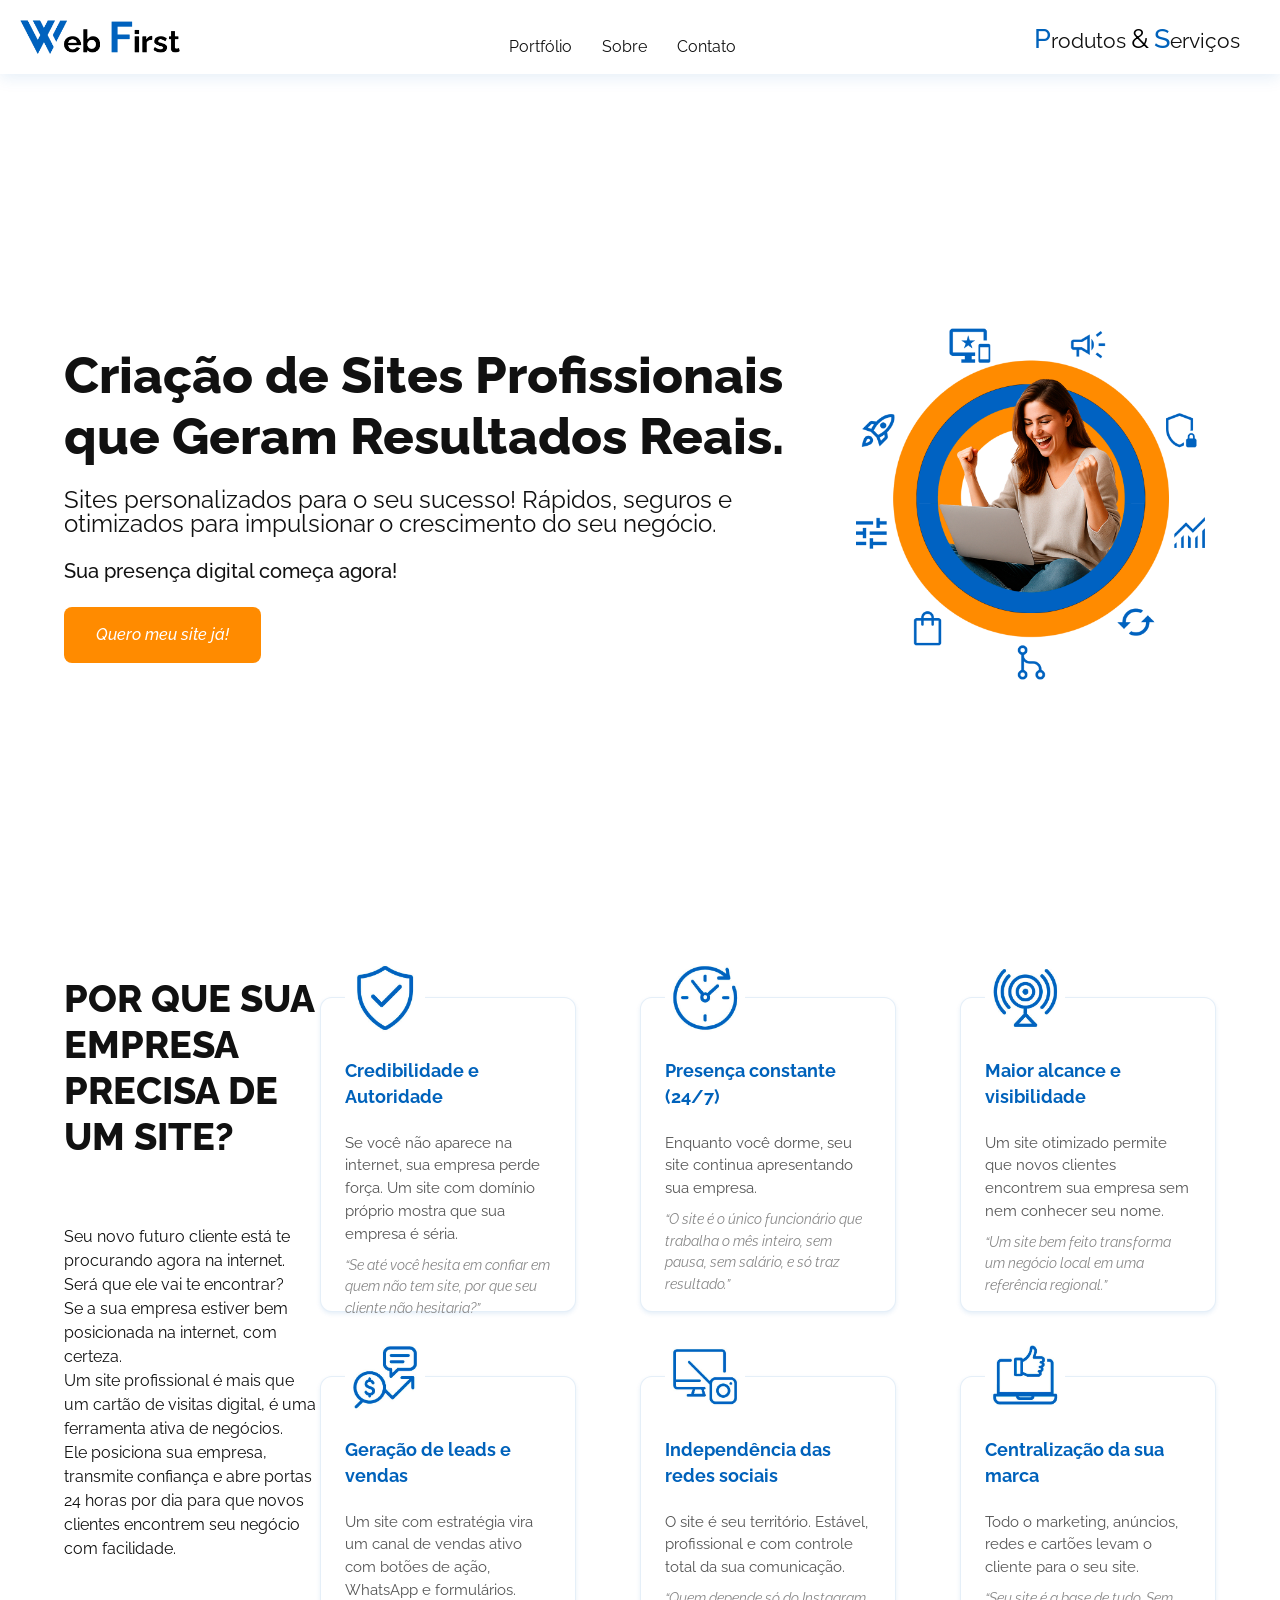
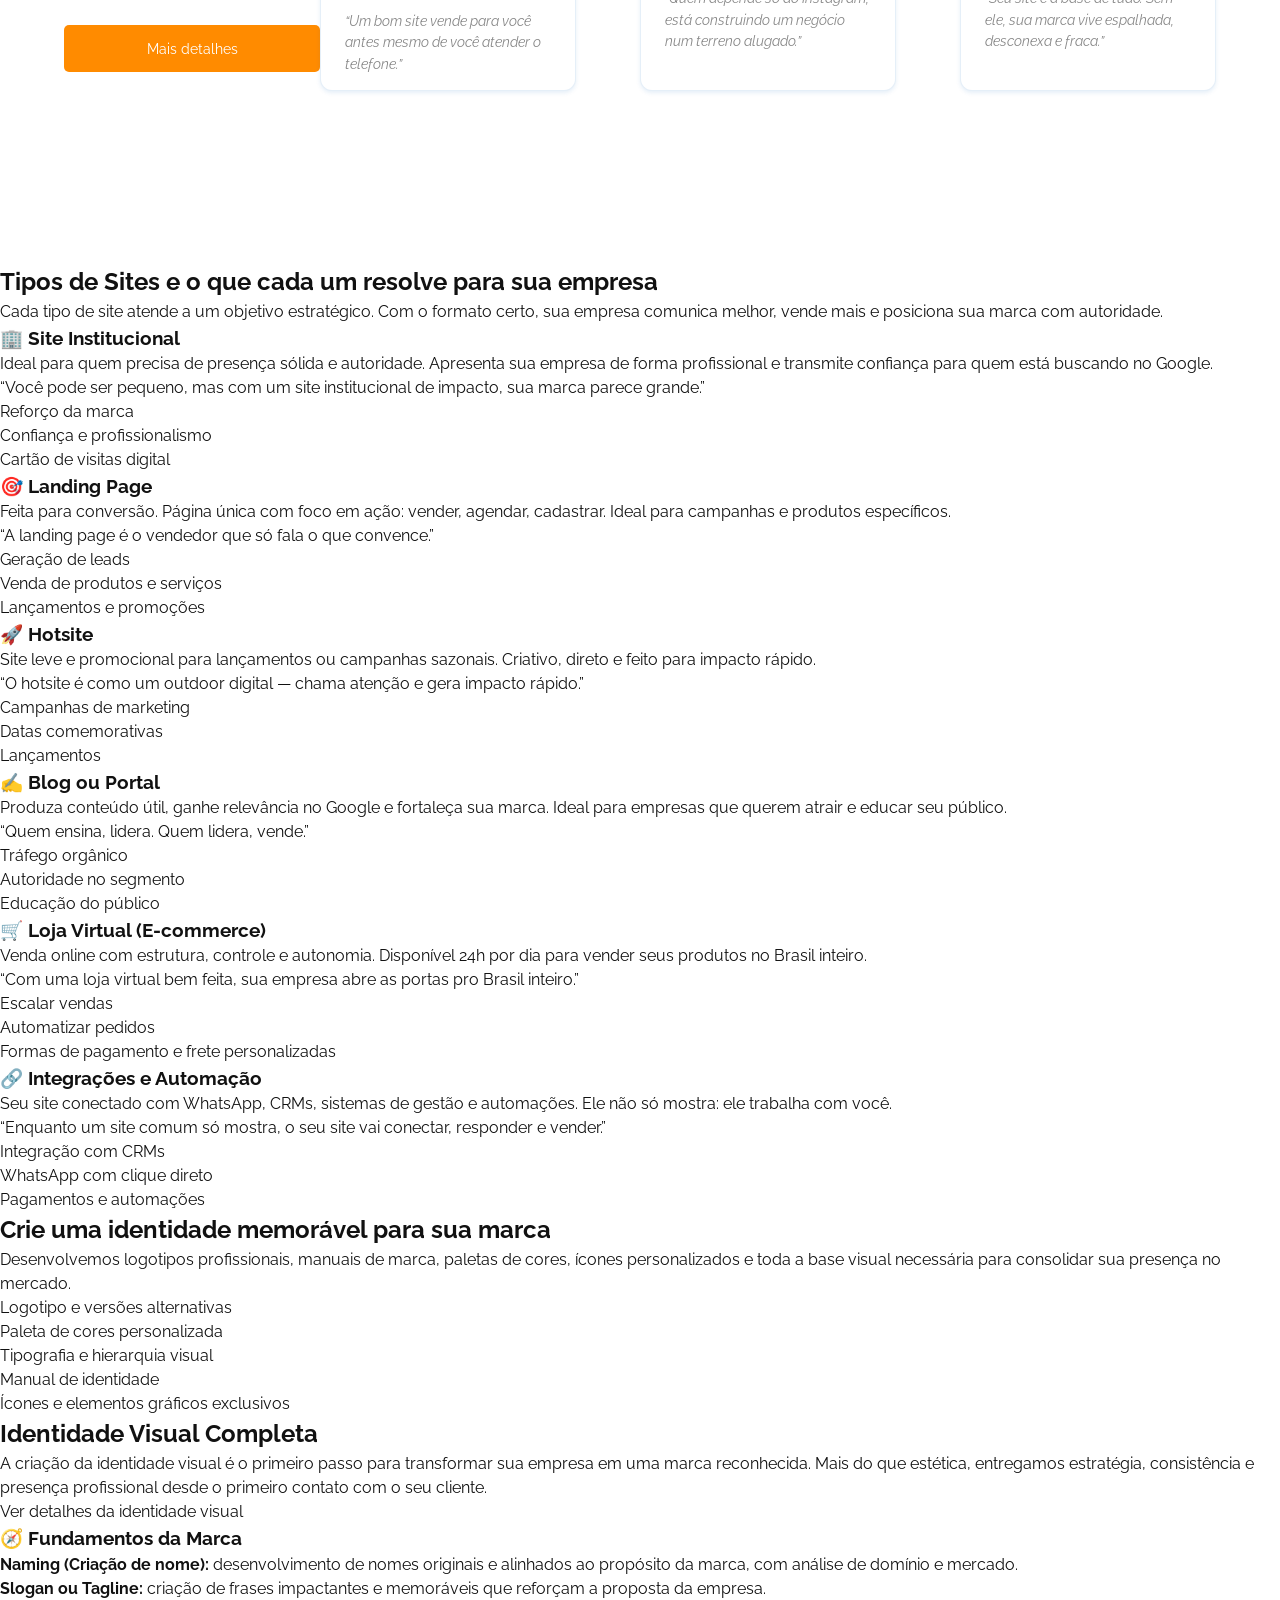
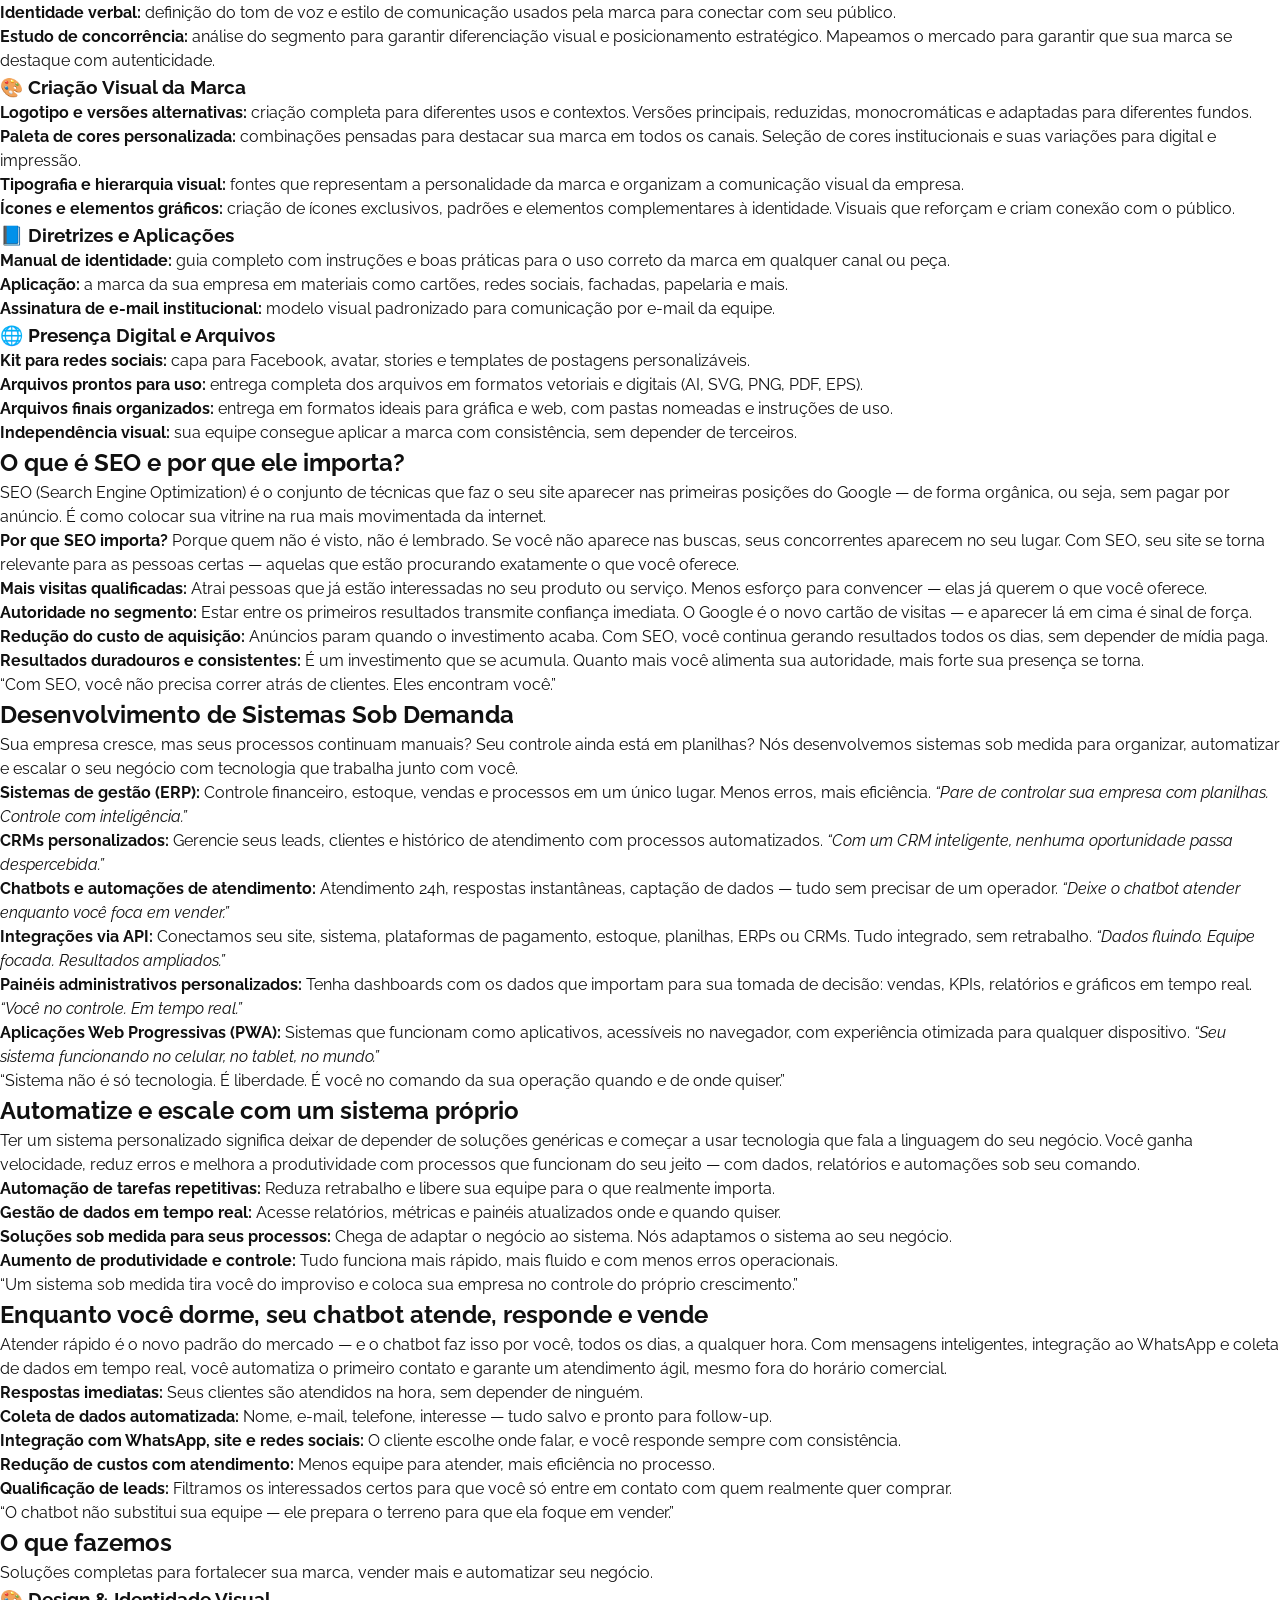
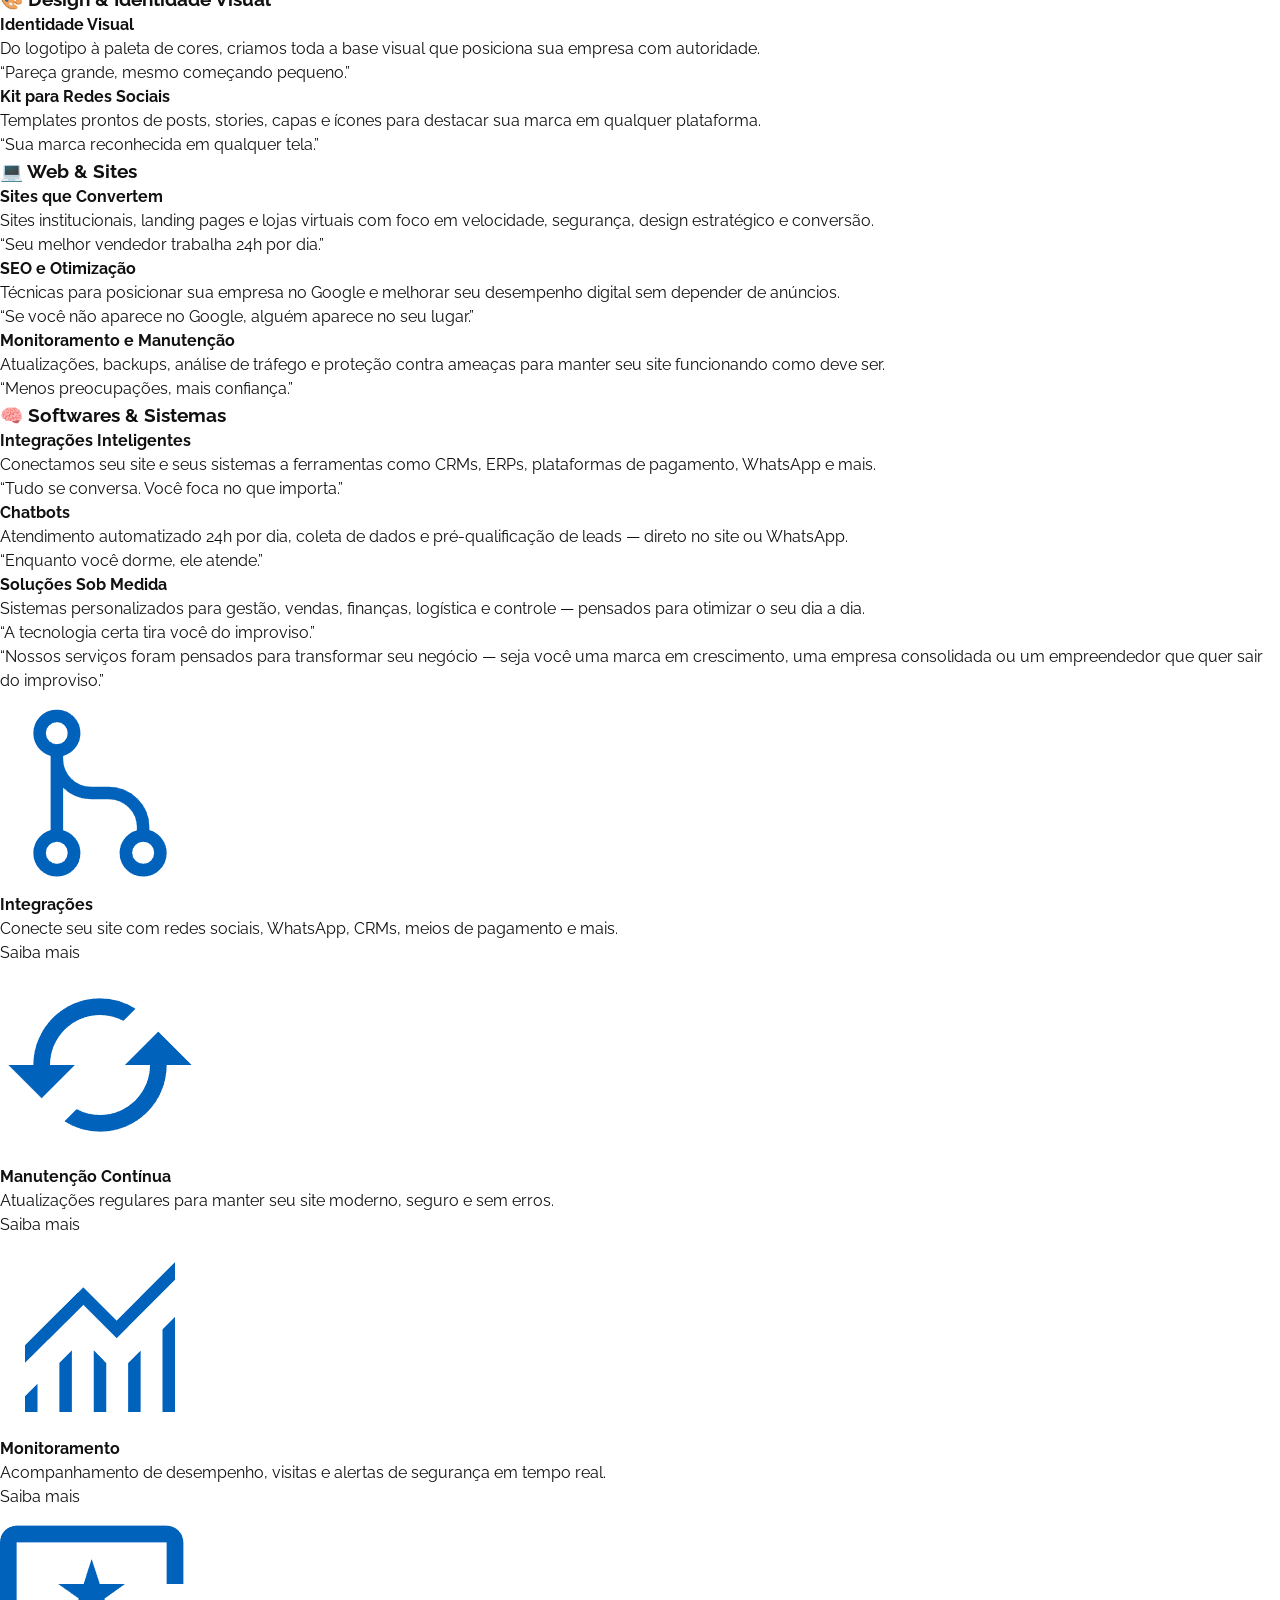
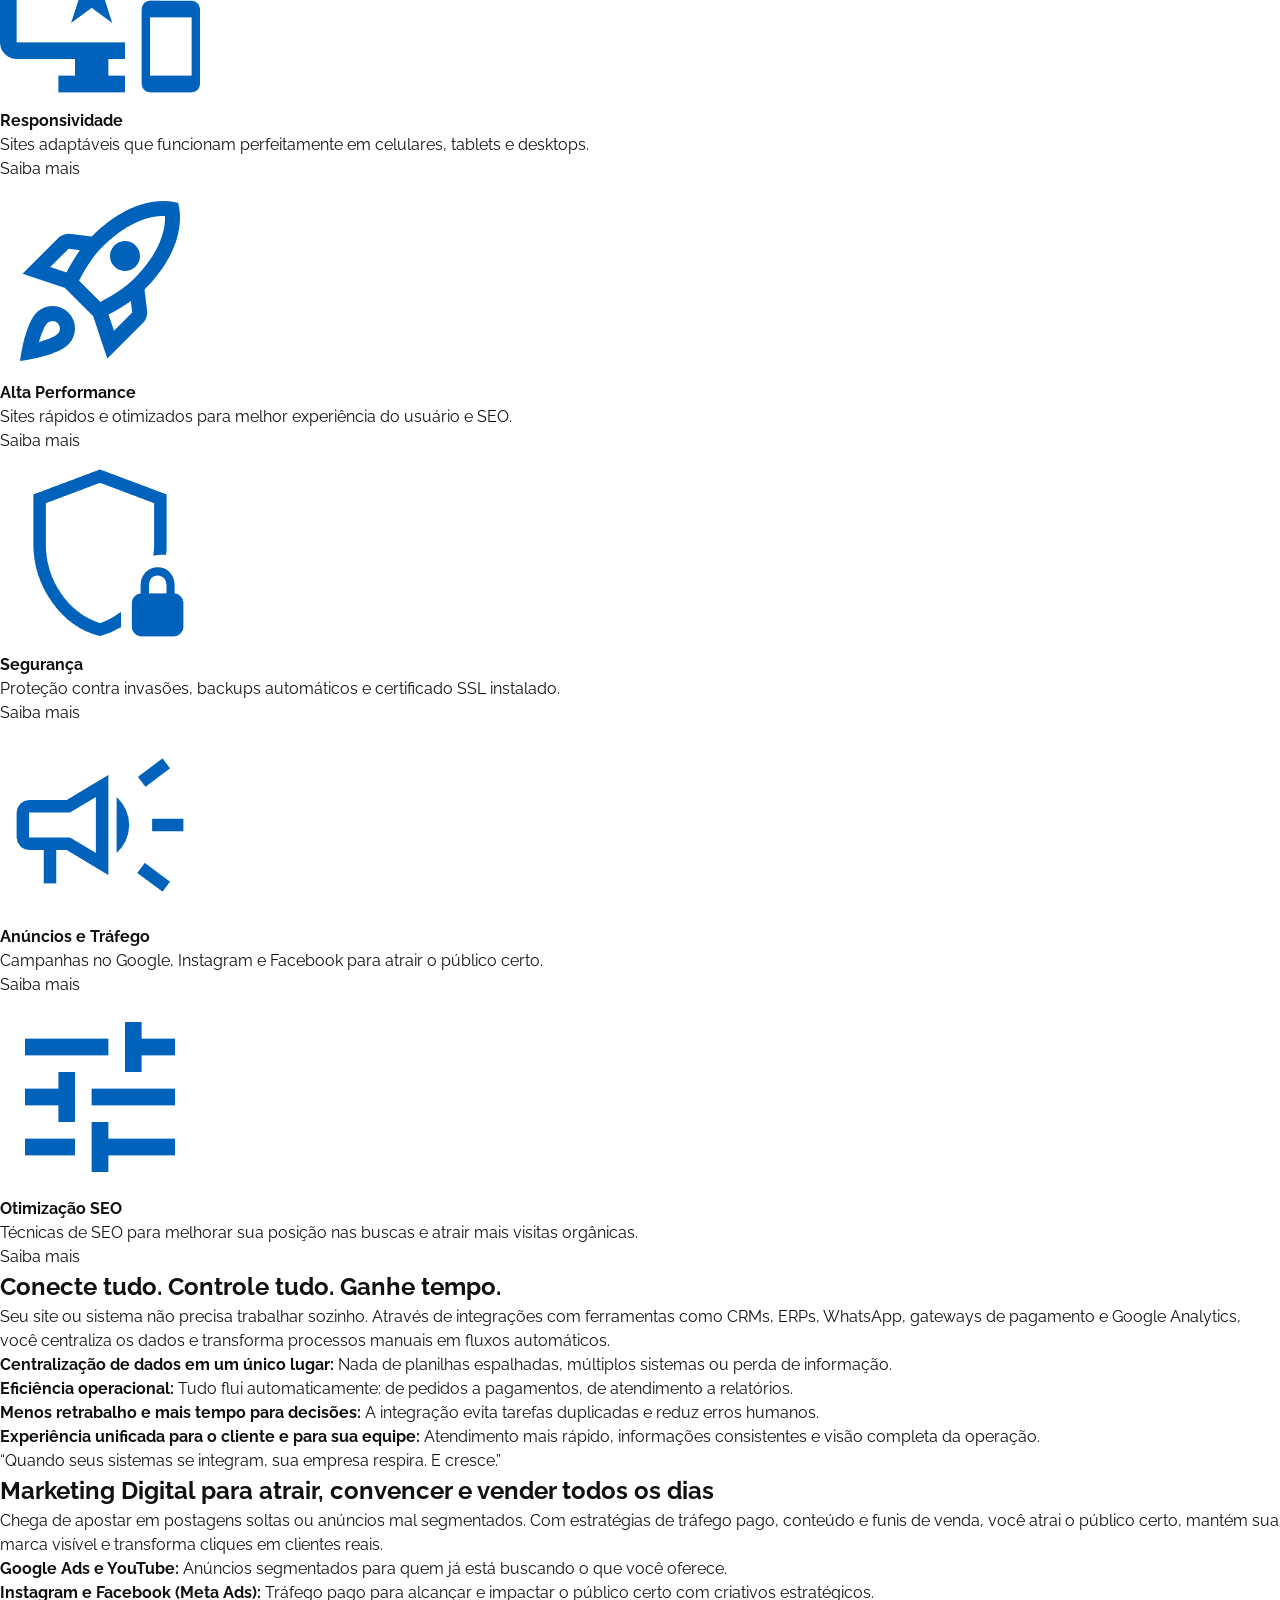
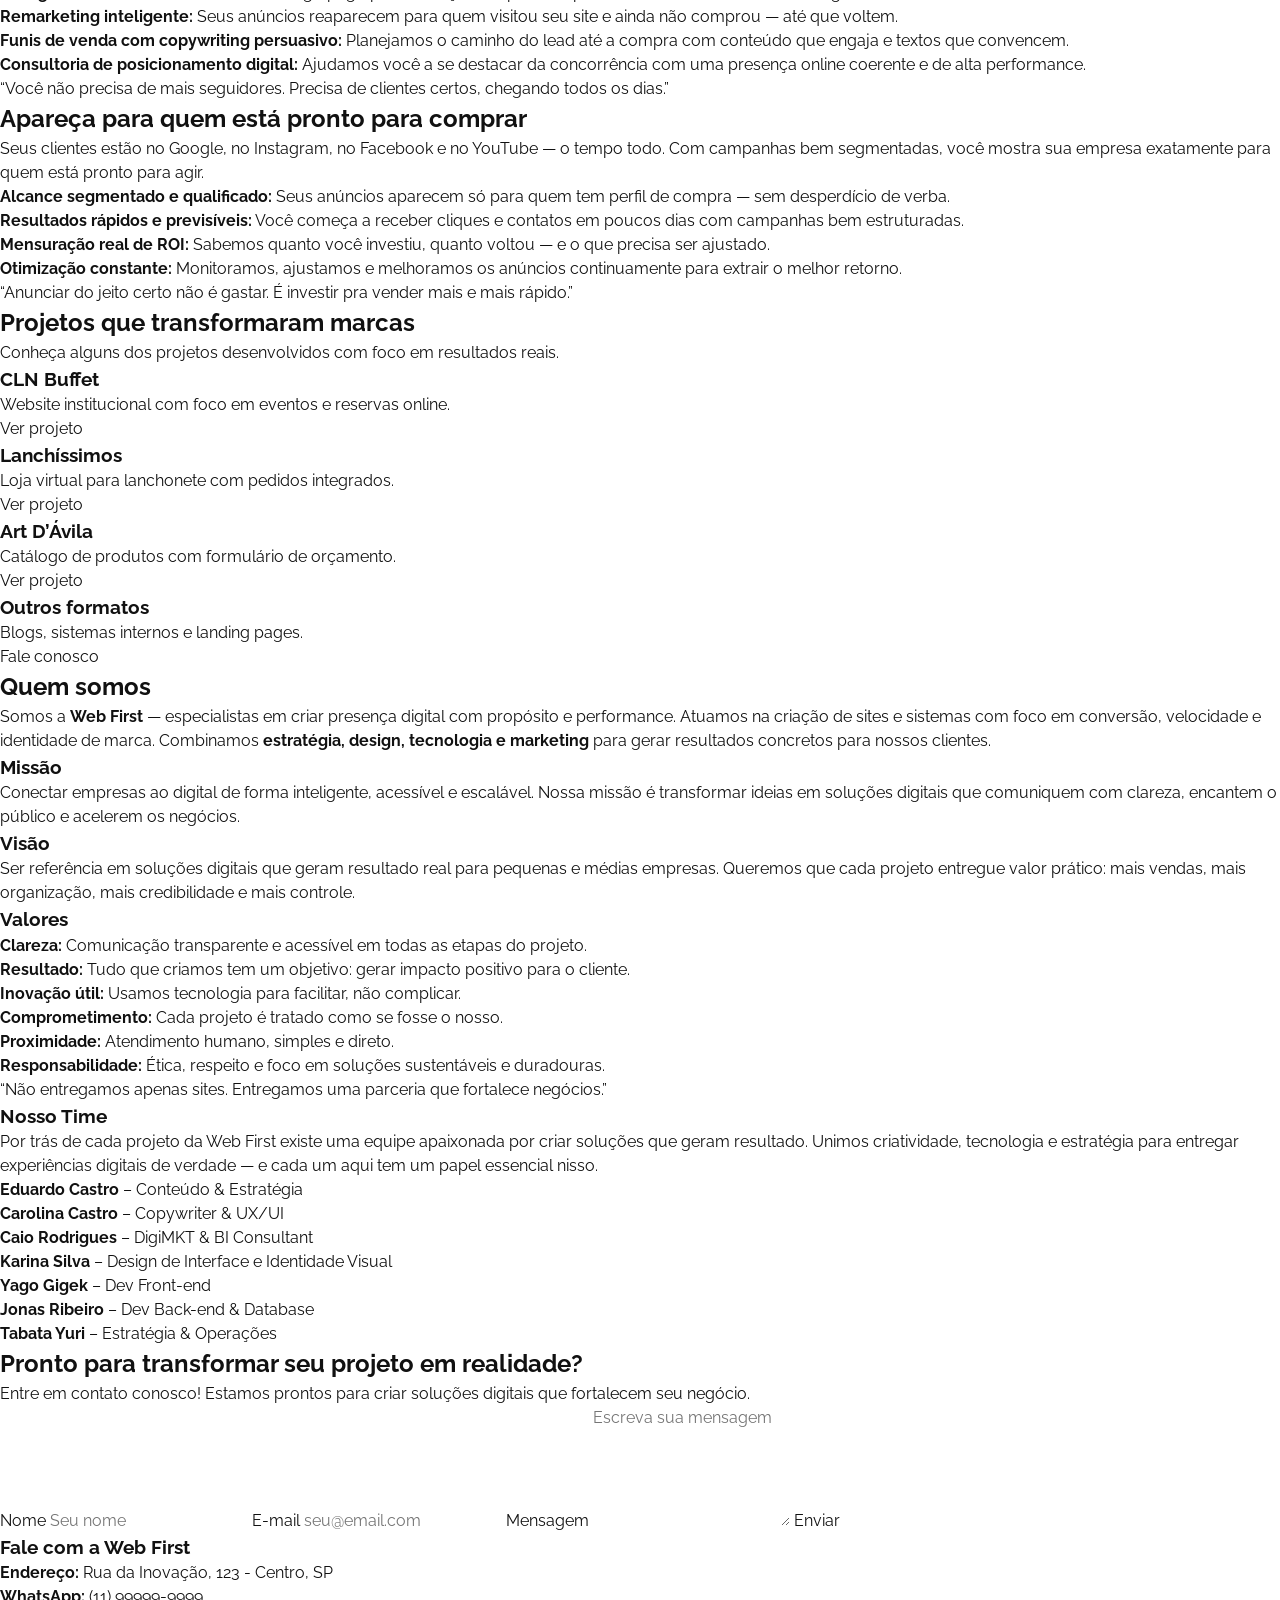
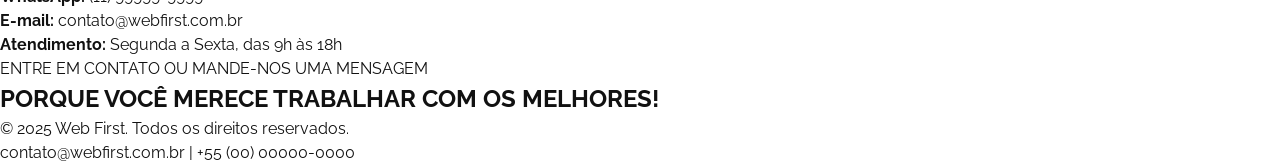
==== index.html @ 91e9fd71 "primeiro commit webfirst" ====
<!DOCTYPE html>
<html lang="pt-BR">
  <head>
    <meta charset="UTF-8" />
    <meta
      name="viewport"
      content="width=device-width, initial-scale=1.0, viewport-fit=cover"
    />
    <title>Web First | Criação de Sites, Sistemas e Identidade Visual</title>

    <!-- Performance: pré-conexão com Google Fonts -->
    <link rel="preconnect" href="https://fonts.googleapis.com" />
    <link rel="preconnect" href="https://fonts.gstatic.com" crossorigin />
    <link
      href="https://fonts.googleapis.com/css2?family=Raleway:ital,wght@0,100..900;1,100..900&display=swap"
      rel="stylesheet"
    />

    <meta
      name="description"
      content="Desenvolvimento de sites, sistemas e identidade visual para empresas. A Web First transforma sua presença digital com soluções modernas e personalizadas."
    />
    <meta
      name="keywords"
      content="criação de sites, landing pages, loja virtual, desenvolvimento web, marketing digital, identidade visual, SEO, sistemas sob demanda"
    />
    <meta name="author" content="Web First" />

    <meta
      property="og:title"
      content="Web First - Soluções Digitais que Geram Resultados"
    />
    <meta
      property="og:description"
      content="Criação de sites, sistemas e identidade visual com foco em resultados. Solicite seu orçamento!"
    />
    <meta
      property="og:image"
      content="https://www.seusite.com.br/assets/heroimg.png"
    />
    <meta property="og:url" content="https://www.webfirst.com.br/" />
    <meta property="og:type" content="website" />

    <meta name="twitter:card" content="summary_large_image" />
    <meta
      name="twitter:title"
      content="Web First - Criação de Sites e Sistemas"
    />
    <meta
      name="twitter:description"
      content="Transformamos sua presença digital com soluções modernas e personalizadas."
    />
    <meta
      name="twitter:image"
      content="https://www.webfirst.com.br/assets/heroimg.png"
    />

    <link rel="canonical" href="https://www.webfirst.com.br/" />
    <link rel="icon" href="assets/favicon.ico" type="image/x-icon" />
    <link rel="stylesheet" href="/css/global.css" />

    <script type="application/ld+json">
      {
        "@context": "https://schema.org",
        "@type": "Organization",
        "name": "Web First",
        "url": "https://www.webfirst.com.br",
        "logo": "https://www.webfirst.com.br/assets/logotrans.avif",
        "sameAs": [
          "https://www.instagram.com/webfirst",
          "https://www.facebook.com/webfirst"
        ],
        "contactPoint": {
          "@type": "ContactPoint",
          "telephone": "+55-11-97420-5955",
          "contactType": "customer service",
          "areaServed": "BR",
          "availableLanguage": ["Portuguese"]
        }
      }
    </script>
  </head>

  <body>
    <header class="headerFull" role="banner">
      <div class="header">
        <div class="logo">
          <a href="#home" aria-label="Voltar para o início">
            <img src="assets/logotrans.avif" alt="Logotipo da Web First" />
          </a>
        </div>
        <nav class="nav" role="navigation" aria-label="Menu principal">
          <a href="#portfolio">Portfólio</a>
          <a href="#sobre">Sobre</a>
          <a href="#contato">Contato</a>
        </nav>
        <button class="menu-toggle" id="menu-toggle" aria-label="Abrir menu">
          <span class="line"></span>
          <span class="line"></span>
          <span class="line"></span>
        </button>
        <div class="prodserv">
          <a href="prodserv"
            ><span class="blue">P</span>rodutos <span class="orange">&</span>
            <span class="blue">S</span>erviços</a
          >
        </div>
      </div>
    </header>

    <a
      href="https://wa.me/5500000000000"
      class="whatsapp-float"
      target="_blank"
      rel="noopener"
      aria-label="Fale conosco pelo WhatsApp"
      title="Fale conosco pelo WhatsApp"
    >
      <img src="assets/whatsapp-icon.svg" alt="WhatsApp" loading="lazy" />
    </a>

    <main id="main-content" tabindex="-1">
      <section class="hero" role="region" aria-label="Seção principal">
        <div class="heroContent">
          <h1>
            <span class="cell">Criação de</span> Sites Profissionais
            <span class="cell">que Geram</span> Resultados Reais.
          </h1>
          <p>
            Sites personalizados para o seu sucesso! Rápidos, seguros e
            otimizados para impulsionar o crescimento do seu negócio.
          </p>
          <h2 class="slogan">Sua presença digital começa agora!</h2>
          <a href="#servicos" class="cta-button">Quero meu site já!</a>
        </div>
        <div class="heroComplement" aria-hidden="true">
          <div class="circle">
            <img
              src="assets/heroimg.png"
              alt="Ilustração de cliente satisfeito com site"
              loading="lazy"
            />
          </div>
        </div>
      </section>

      <section class="porque-site">
        <div class="intro">
          <h2>Por que sua empresa precisa de um site?</h2>
          <p>
            Seu novo futuro cliente está te procurando agora na internet. Será que ele vai 
            te encontrar?<br/> Se a sua empresa estiver bem posicionada na internet, com certeza.<br/>
            Um site profissional é mais que um cartão de visitas
            digital, é uma ferramenta ativa de negócios.<br/> Ele posiciona sua
            empresa, transmite confiança e abre portas 24 horas por dia para que 
            novos clientes encontrem seu negócio com facilidade.
          </p>
          <a href="#" class="btn">Mais detalhes</a>
        </div>
        <div class="container">
          <div class="cards">
            <div class="card">
              <img src="/assets/icons/cred.jpg" alt="Ícone 1" />
              <h3>Credibilidade e Autoridade</h3>
              <p>
                Se você não aparece na internet, sua empresa perde força. Um site
                com domínio próprio mostra que sua empresa é séria.
                <em
                  >“Se até você hesita em confiar em quem não tem site, por que
                  seu cliente não hesitaria?”</em
                >
              </p>
            </div>

            <div class="card">
              <img src="/assets/icons/horas.jpg" alt="Ícone 2" />
              <h3>Presença constante (24/7)</h3>
              <p>
                Enquanto você dorme, seu site continua apresentando sua empresa.
                <em
                  >“O site é o único funcionário que trabalha o mês inteiro, sem
                  pausa, sem salário, e só traz resultado.”</em
                >
              </p>
            </div>

            <div class="card">
              <img src="/assets/icons/alcance.jpg" alt="Ícone 3" />
              <h3>Maior alcance e visibilidade</h3>
              <p>
                Um site otimizado permite que novos clientes encontrem sua
                empresa sem nem conhecer seu nome.
                <em
                  >“Um site bem feito transforma um negócio local em uma
                  referência regional.”</em
                >
              </p>
            </div>

            <div class="card">
              <img src="/assets/icons/leads.jpg" alt="Ícone 4" />
              <h3>Geração de leads e vendas</h3>
              <p>
                Um site com estratégia vira um canal de vendas ativo com botões
                de ação, WhatsApp e formulários.
                <em
                  >“Um bom site vende para você antes mesmo de você atender o
                  telefone.”</em
                >
              </p>
            </div>

            <div class="card">
              <img src="/assets/icons/rede.jpg" alt="Ícone 5" />
              <h3>Independência das redes sociais</h3>
              <p>
                O site é seu território. Estável, profissional e com controle
                total da sua comunicação.
                <em
                  >“Quem depende só do Instagram, está construindo um negócio
                  num terreno alugado.”</em
                >
              </p>
            </div>

            <div class="card">
              <img src="/assets/icons/siteok.jpg" alt="Ícone 6" />
              <h3>Centralização da sua marca</h3>
              <p>
                Todo o marketing, anúncios, redes e cartões levam o cliente para o seu
                site.
                <em
                  >“Seu site é a base de tudo. Sem ele, sua marca vive
                  espalhada, desconexa e fraca.”</em
                >
              </p>
            </div>
          </div>
         
        </div>
         
      </section>

      <section id="tipos-de-site" class="secao-info">
        <h2>Tipos de Sites e o que cada um resolve para sua empresa</h2>
        <p>
          Cada tipo de site atende a um objetivo estratégico. Com o formato
          certo, sua empresa comunica melhor, vende mais e posiciona sua marca
          com autoridade.
        </p>

        <div class="cards-tipos-site">
          <div class="card-site">
            <h3>🏢 Site Institucional</h3>
            <p>
              Ideal para quem precisa de presença sólida e autoridade. Apresenta
              sua empresa de forma profissional e transmite confiança para quem
              está buscando no Google.
            </p>
            <p class="frase-impacto">
              “Você pode ser pequeno, mas com um site institucional de impacto,
              sua marca parece grande.”
            </p>
            <ul>
              <li>Reforço da marca</li>
              <li>Confiança e profissionalismo</li>
              <li>Cartão de visitas digital</li>
            </ul>
          </div>

          <div class="card-site">
            <h3>🎯 Landing Page</h3>
            <p>
              Feita para conversão. Página única com foco em ação: vender,
              agendar, cadastrar. Ideal para campanhas e produtos específicos.
            </p>
            <p class="frase-impacto">
              “A landing page é o vendedor que só fala o que convence.”
            </p>
            <ul>
              <li>Geração de leads</li>
              <li>Venda de produtos e serviços</li>
              <li>Lançamentos e promoções</li>
            </ul>
          </div>

          <div class="card-site">
            <h3>🚀 Hotsite</h3>
            <p>
              Site leve e promocional para lançamentos ou campanhas sazonais.
              Criativo, direto e feito para impacto rápido.
            </p>
            <p class="frase-impacto">
              “O hotsite é como um outdoor digital — chama atenção e gera
              impacto rápido.”
            </p>
            <ul>
              <li>Campanhas de marketing</li>
              <li>Datas comemorativas</li>
              <li>Lançamentos</li>
            </ul>
          </div>

          <div class="card-site">
            <h3>✍️ Blog ou Portal</h3>
            <p>
              Produza conteúdo útil, ganhe relevância no Google e fortaleça sua
              marca. Ideal para empresas que querem atrair e educar seu público.
            </p>
            <p class="frase-impacto">
              “Quem ensina, lidera. Quem lidera, vende.”
            </p>
            <ul>
              <li>Tráfego orgânico</li>
              <li>Autoridade no segmento</li>
              <li>Educação do público</li>
            </ul>
          </div>

          <div class="card-site">
            <h3>🛒 Loja Virtual (E-commerce)</h3>
            <p>
              Venda online com estrutura, controle e autonomia. Disponível 24h
              por dia para vender seus produtos no Brasil inteiro.
            </p>
            <p class="frase-impacto">
              “Com uma loja virtual bem feita, sua empresa abre as portas pro
              Brasil inteiro.”
            </p>
            <ul>
              <li>Escalar vendas</li>
              <li>Automatizar pedidos</li>
              <li>Formas de pagamento e frete personalizadas</li>
            </ul>
          </div>

          <div class="card-site">
            <h3>🔗 Integrações e Automação</h3>
            <p>
              Seu site conectado com WhatsApp, CRMs, sistemas de gestão e
              automações. Ele não só mostra: ele trabalha com você.
            </p>
            <p class="frase-impacto">
              “Enquanto um site comum só mostra, o seu site vai conectar,
              responder e vender.”
            </p>
            <ul>
              <li>Integração com CRMs</li>
              <li>WhatsApp com clique direto</li>
              <li>Pagamentos e automações</li>
            </ul>
          </div>
        </div>
      </section>
      <section id="identidade" class="secao-info">
        <h2>Crie uma identidade memorável para sua marca</h2>
        <p>
          Desenvolvemos logotipos profissionais, manuais de marca, paletas de
          cores, ícones personalizados e toda a base visual necessária para
          consolidar sua presença no mercado.
        </p>
        <ul>
          <li>Logotipo e versões alternativas</li>
          <li>Paleta de cores personalizada</li>
          <li>Tipografia e hierarquia visual</li>
          <li>Manual de identidade</li>
          <li>Ícones e elementos gráficos exclusivos</li>
        </ul>
      </section>

      <section id="identidadeVisual" class="secao-info">
        <h2>Identidade Visual Completa</h2>
        <p>
          A criação da identidade visual é o primeiro passo para transformar sua
          empresa em uma marca reconhecida. Mais do que estética, entregamos
          estratégia, consistência e presença profissional desde o primeiro
          contato com o seu cliente.
        </p>

        <button
          class="btn-ver-mais"
          aria-controls="conteudo-identidade"
          aria-expanded="true"
        >
          Ver detalhes da identidade visual
        </button>

        <div id="conteudo-identidade" class="conteudo-expandido">
          <h3>🧭 Fundamentos da Marca</h3>
          <ul>
            <li>
              <strong>Naming (Criação de nome):</strong> desenvolvimento de
              nomes originais e alinhados ao propósito da marca, com análise de
              domínio e mercado.
            </li>
            <li>
              <strong>Slogan ou Tagline:</strong> criação de frases impactantes
              e memoráveis que reforçam a proposta da empresa.
            </li>
            <li>
              <strong>Identidade verbal:</strong> definição do tom de voz e
              estilo de comunicação usados pela marca para conectar com seu
              público.
            </li>
            <li>
              <strong>Estudo de concorrência:</strong> análise do segmento para
              garantir diferenciação visual e posicionamento estratégico.
              Mapeamos o mercado para garantir que sua marca se destaque com
              autenticidade.
            </li>
          </ul>

          <h3>🎨 Criação Visual da Marca</h3>
          <ul>
            <li>
              <strong>Logotipo e versões alternativas:</strong> criação completa
              para diferentes usos e contextos. Versões principais, reduzidas,
              monocromáticas e adaptadas para diferentes fundos.
            </li>
            <li>
              <strong>Paleta de cores personalizada:</strong> combinações
              pensadas para destacar sua marca em todos os canais. Seleção de
              cores institucionais e suas variações para digital e impressão.
            </li>
            <li>
              <strong>Tipografia e hierarquia visual:</strong> fontes que
              representam a personalidade da marca e organizam a comunicação
              visual da empresa.
            </li>
            <li>
              <strong>Ícones e elementos gráficos:</strong> criação de ícones
              exclusivos, padrões e elementos complementares à identidade.
              Visuais que reforçam e criam conexão com o público.
            </li>
          </ul>

          <h3>📘 Diretrizes e Aplicações</h3>
          <ul>
            <li>
              <strong>Manual de identidade:</strong> guia completo com
              instruções e boas práticas para o uso correto da marca em qualquer
              canal ou peça.
            </li>
            <li>
              <strong>Aplicação:</strong> a marca da sua empresa em materiais
              como cartões, redes sociais, fachadas, papelaria e mais.
            </li>
            <li>
              <strong>Assinatura de e-mail institucional:</strong> modelo visual
              padronizado para comunicação por e-mail da equipe.
            </li>
          </ul>

          <h3>🌐 Presença Digital e Arquivos</h3>
          <ul>
            <li>
              <strong>Kit para redes sociais:</strong> capa para Facebook,
              avatar, stories e templates de postagens personalizáveis.
            </li>
            <li>
              <strong>Arquivos prontos para uso:</strong> entrega completa dos
              arquivos em formatos vetoriais e digitais (AI, SVG, PNG, PDF,
              EPS).
            </li>
            <li>
              <strong>Arquivos finais organizados:</strong> entrega em formatos
              ideais para gráfica e web, com pastas nomeadas e instruções de
              uso.
            </li>
            <li>
              <strong>Independência visual:</strong> sua equipe consegue aplicar
              a marca com consistência, sem depender de terceiros.
            </li>
          </ul>
        </div>
      </section>

      <section id="seo" class="bloco-informativo">
        <h2>O que é SEO e por que ele importa?</h2>

        <p>
          SEO (Search Engine Optimization) é o conjunto de técnicas que faz o
          seu site aparecer nas primeiras posições do Google — de forma
          orgânica, ou seja, sem pagar por anúncio. É como colocar sua vitrine
          na rua mais movimentada da internet.
        </p>

        <p>
          <strong>Por que SEO importa?</strong>
          Porque quem não é visto, não é lembrado. Se você não aparece nas
          buscas, seus concorrentes aparecem no seu lugar. Com SEO, seu site se
          torna relevante para as pessoas certas — aquelas que estão procurando
          exatamente o que você oferece.
        </p>

        <ul>
          <li>
            <strong>Mais visitas qualificadas:</strong>
            Atrai pessoas que já estão interessadas no seu produto ou serviço.
            Menos esforço para convencer — elas já querem o que você oferece.
          </li>

          <li>
            <strong>Autoridade no segmento:</strong>
            Estar entre os primeiros resultados transmite confiança imediata. O
            Google é o novo cartão de visitas — e aparecer lá em cima é sinal de
            força.
          </li>

          <li>
            <strong>Redução do custo de aquisição:</strong>
            Anúncios param quando o investimento acaba. Com SEO, você continua
            gerando resultados todos os dias, sem depender de mídia paga.
          </li>

          <li>
            <strong>Resultados duradouros e consistentes:</strong>
            É um investimento que se acumula. Quanto mais você alimenta sua
            autoridade, mais forte sua presença se torna.
          </li>
        </ul>

        <p class="frase-impacto">
          “Com SEO, você não precisa correr atrás de clientes. Eles encontram
          você.”
        </p>
      </section>

      <section id="softwares" class="secao-info">
        <h2>Desenvolvimento de Sistemas Sob Demanda</h2>
        <p>
          Sua empresa cresce, mas seus processos continuam manuais? Seu controle
          ainda está em planilhas? Nós desenvolvemos sistemas sob medida para
          organizar, automatizar e escalar o seu negócio com tecnologia que
          trabalha junto com você.
        </p>

        <ul>
          <li>
            <strong>Sistemas de gestão (ERP):</strong>
            Controle financeiro, estoque, vendas e processos em um único lugar.
            Menos erros, mais eficiência.
            <em
              >“Pare de controlar sua empresa com planilhas. Controle com
              inteligência.”</em
            >
          </li>

          <li>
            <strong>CRMs personalizados:</strong>
            Gerencie seus leads, clientes e histórico de atendimento com
            processos automatizados.
            <em
              >“Com um CRM inteligente, nenhuma oportunidade passa
              despercebida.”</em
            >
          </li>

          <li>
            <strong>Chatbots e automações de atendimento:</strong>
            Atendimento 24h, respostas instantâneas, captação de dados — tudo
            sem precisar de um operador.
            <em>“Deixe o chatbot atender enquanto você foca em vender.”</em>
          </li>

          <li>
            <strong>Integrações via API:</strong>
            Conectamos seu site, sistema, plataformas de pagamento, estoque,
            planilhas, ERPs ou CRMs. Tudo integrado, sem retrabalho.
            <em>“Dados fluindo. Equipe focada. Resultados ampliados.”</em>
          </li>

          <li>
            <strong>Painéis administrativos personalizados:</strong>
            Tenha dashboards com os dados que importam para sua tomada de
            decisão: vendas, KPIs, relatórios e gráficos em tempo real.
            <em>“Você no controle. Em tempo real.”</em>
          </li>

          <li>
            <strong>Aplicações Web Progressivas (PWA):</strong>
            Sistemas que funcionam como aplicativos, acessíveis no navegador,
            com experiência otimizada para qualquer dispositivo.
            <em>“Seu sistema funcionando no celular, no tablet, no mundo.”</em>
          </li>
        </ul>

        <p class="frase-impacto">
          “Sistema não é só tecnologia. É liberdade. É você no comando da sua
          operação quando e de onde quiser.”
        </p>
      </section>

      <section id="escalabilidade" class="bloco-informativo">
        <h2>Automatize e escale com um sistema próprio</h2>

        <p>
          Ter um sistema personalizado significa deixar de depender de soluções
          genéricas e começar a usar tecnologia que fala a linguagem do seu
          negócio. Você ganha velocidade, reduz erros e melhora a produtividade
          com processos que funcionam do seu jeito — com dados, relatórios e
          automações sob seu comando.
        </p>

        <ul>
          <li>
            <strong>Automação de tarefas repetitivas:</strong>
            Reduza retrabalho e libere sua equipe para o que realmente importa.
          </li>

          <li>
            <strong>Gestão de dados em tempo real:</strong>
            Acesse relatórios, métricas e painéis atualizados onde e quando
            quiser.
          </li>

          <li>
            <strong>Soluções sob medida para seus processos:</strong>
            Chega de adaptar o negócio ao sistema. Nós adaptamos o sistema ao
            seu negócio.
          </li>

          <li>
            <strong>Aumento de produtividade e controle:</strong>
            Tudo funciona mais rápido, mais fluido e com menos erros
            operacionais.
          </li>
        </ul>

        <p class="frase-impacto">
          “Um sistema sob medida tira você do improviso e coloca sua empresa no
          controle do próprio crescimento.”
        </p>
      </section>

      <section id="chatbots" class="bloco-informativo">
        <h2>Enquanto você dorme, seu chatbot atende, responde e vende</h2>

        <p>
          Atender rápido é o novo padrão do mercado — e o chatbot faz isso por
          você, todos os dias, a qualquer hora. Com mensagens inteligentes,
          integração ao WhatsApp e coleta de dados em tempo real, você
          automatiza o primeiro contato e garante um atendimento ágil, mesmo
          fora do horário comercial.
        </p>

        <ul>
          <li>
            <strong>Respostas imediatas:</strong>
            Seus clientes são atendidos na hora, sem depender de ninguém.
          </li>

          <li>
            <strong>Coleta de dados automatizada:</strong>
            Nome, e-mail, telefone, interesse — tudo salvo e pronto para
            follow-up.
          </li>

          <li>
            <strong>Integração com WhatsApp, site e redes sociais:</strong>
            O cliente escolhe onde falar, e você responde sempre com
            consistência.
          </li>

          <li>
            <strong>Redução de custos com atendimento:</strong>
            Menos equipe para atender, mais eficiência no processo.
          </li>

          <li>
            <strong>Qualificação de leads:</strong>
            Filtramos os interessados certos para que você só entre em contato
            com quem realmente quer comprar.
          </li>
        </ul>

        <p class="frase-impacto">
          “O chatbot não substitui sua equipe — ele prepara o terreno para que
          ela foque em vender.”
        </p>
      </section>

      <section id="servicos" class="servicos">
        <div class="container">
          <h2>O que fazemos</h2>
          <p class="subtitulo">
            Soluções completas para fortalecer sua marca, vender mais e
            automatizar seu negócio.
          </p>

          <!-- DESIGN & IDENTIDADE VISUAL -->
          <h3>🎨 Design & Identidade Visual</h3>
          <div class="cards-servicos">
            <div class="card-servico">
              <h4>Identidade Visual</h4>
              <p>
                Do logotipo à paleta de cores, criamos toda a base visual que
                posiciona sua empresa com autoridade.
              </p>
              <span class="destaque"
                >“Pareça grande, mesmo começando pequeno.”</span
              >
            </div>

            <div class="card-servico">
              <h4>Kit para Redes Sociais</h4>
              <p>
                Templates prontos de posts, stories, capas e ícones para
                destacar sua marca em qualquer plataforma.
              </p>
              <span class="destaque"
                >“Sua marca reconhecida em qualquer tela.”</span
              >
            </div>
          </div>

          <!-- WEB & SITES -->
          <h3>💻 Web & Sites</h3>
          <div class="cards-servicos">
            <div class="card-servico">
              <h4>Sites que Convertem</h4>
              <p>
                Sites institucionais, landing pages e lojas virtuais com foco em
                velocidade, segurança, design estratégico e conversão.
              </p>
              <span class="destaque"
                >“Seu melhor vendedor trabalha 24h por dia.”</span
              >
            </div>

            <div class="card-servico">
              <h4>SEO e Otimização</h4>
              <p>
                Técnicas para posicionar sua empresa no Google e melhorar seu
                desempenho digital sem depender de anúncios.
              </p>
              <span class="destaque">
                “Se você não aparece no Google, alguém aparece no seu lugar.”
              </span>
            </div>

            <div class="card-servico">
              <h4>Monitoramento e Manutenção</h4>
              <p>
                Atualizações, backups, análise de tráfego e proteção contra
                ameaças para manter seu site funcionando como deve ser.
              </p>
              <span class="destaque"
                >“Menos preocupações, mais confiança.”</span
              >
            </div>
          </div>

          <!-- SOFTWARES & SISTEMAS -->
          <h3>🧠 Softwares & Sistemas</h3>
          <div class="cards-servicos">
            <div class="card-servico">
              <h4>Integrações Inteligentes</h4>
              <p>
                Conectamos seu site e seus sistemas a ferramentas como CRMs,
                ERPs, plataformas de pagamento, WhatsApp e mais.
              </p>
              <span class="destaque"
                >“Tudo se conversa. Você foca no que importa.”</span
              >
            </div>

            <div class="card-servico">
              <h4>Chatbots</h4>
              <p>
                Atendimento automatizado 24h por dia, coleta de dados e
                pré-qualificação de leads — direto no site ou WhatsApp.
              </p>
              <span class="destaque">“Enquanto você dorme, ele atende.”</span>
            </div>

            <div class="card-servico">
              <h4>Soluções Sob Medida</h4>
              <p>
                Sistemas personalizados para gestão, vendas, finanças, logística
                e controle — pensados para otimizar o seu dia a dia.
              </p>
              <span class="destaque"
                >“A tecnologia certa tira você do improviso.”</span
              >
            </div>
          </div>

          <p class="frase-impacto final-servicos">
            “Nossos serviços foram pensados para transformar seu negócio — seja
            você uma marca em crescimento, uma empresa consolidada ou um
            empreendedor que quer sair do improviso.”
          </p>
        </div>
      </section>

      <!-- Serviços Cards-->

      <div class="cards-servicos-grid">
        <!-- Cartão 1 -->
        <div class="card-servico">
          <img src="/assets/connect.png" alt="Integrações" />
          <h4>Integrações</h4>
          <p>
            Conecte seu site com redes sociais, WhatsApp, CRMs, meios de
            pagamento e mais.
          </p>
          <a href="#contato" class="btn-saiba-mais">Saiba mais</a>
        </div>

        <!-- Cartão 2 -->
        <div class="card-servico">
          <img src="/assets/continuo.png" alt="Manutenção Contínua" />
          <h4>Manutenção Contínua</h4>
          <p>
            Atualizações regulares para manter seu site moderno, seguro e sem
            erros.
          </p>
          <a href="#contato" class="btn-saiba-mais">Saiba mais</a>
        </div>

        <!-- Cartão 3 -->
        <div class="card-servico">
          <img src="/assets/monitoring.png" alt="Monitoramento" />
          <h4>Monitoramento</h4>
          <p>
            Acompanhamento de desempenho, visitas e alertas de segurança em
            tempo real.
          </p>
          <a href="#contato" class="btn-saiba-mais">Saiba mais</a>
        </div>

        <!-- Cartão 4 -->
        <div class="card-servico">
          <img src="/assets/responsive.png" alt="Responsividade" />
          <h4>Responsividade</h4>
          <p>
            Sites adaptáveis que funcionam perfeitamente em celulares, tablets e
            desktops.
          </p>
          <a href="#contato" class="btn-saiba-mais">Saiba mais</a>
        </div>

        <!-- Cartão 5 -->
        <div class="card-servico">
          <img src="/assets/foguete.png" alt="Alta Performance" />
          <h4>Alta Performance</h4>
          <p>
            Sites rápidos e otimizados para melhor experiência do usuário e SEO.
          </p>
          <a href="#contato" class="btn-saiba-mais">Saiba mais</a>
        </div>

        <!-- Cartão 6 -->
        <div class="card-servico">
          <img src="/assets/securyti.png" alt="Segurança" />
          <h4>Segurança</h4>
          <p>
            Proteção contra invasões, backups automáticos e certificado SSL
            instalado.
          </p>
          <a href="#contato" class="btn-saiba-mais">Saiba mais</a>
        </div>

        <!-- Cartão 7 -->
        <div class="card-servico">
          <img src="/assets/anuncio.png" alt="Anúncios e Tráfego" />
          <h4>Anúncios e Tráfego</h4>
          <p>
            Campanhas no Google, Instagram e Facebook para atrair o público
            certo.
          </p>
          <a href="#contato" class="btn-saiba-mais">Saiba mais</a>
        </div>

        <!-- Cartão 8 -->
        <div class="card-servico">
          <img src="/assets/tune.png" alt="Otimização SEO" />
          <h4>Otimização SEO</h4>
          <p>
            Técnicas de SEO para melhorar sua posição nas buscas e atrair mais
            visitas orgânicas.
          </p>
          <a href="#contato" class="btn-saiba-mais">Saiba mais</a>
        </div>
      </div>

      <section id="integracoes" class="bloco-informativo">
        <h2>Conecte tudo. Controle tudo. Ganhe tempo.</h2>

        <p>
          Seu site ou sistema não precisa trabalhar sozinho. Através de
          integrações com ferramentas como CRMs, ERPs, WhatsApp, gateways de
          pagamento e Google Analytics, você centraliza os dados e transforma
          processos manuais em fluxos automáticos.
        </p>

        <ul>
          <li>
            <strong>Centralização de dados em um único lugar:</strong>
            Nada de planilhas espalhadas, múltiplos sistemas ou perda de
            informação.
          </li>

          <li>
            <strong>Eficiência operacional:</strong>
            Tudo flui automaticamente: de pedidos a pagamentos, de atendimento a
            relatórios.
          </li>

          <li>
            <strong>Menos retrabalho e mais tempo para decisões:</strong>
            A integração evita tarefas duplicadas e reduz erros humanos.
          </li>

          <li>
            <strong
              >Experiência unificada para o cliente e para sua equipe:</strong
            >
            Atendimento mais rápido, informações consistentes e visão completa
            da operação.
          </li>
        </ul>

        <p class="frase-impacto">
          “Quando seus sistemas se integram, sua empresa respira. E cresce.”
        </p>
      </section>

      <section id="marketing" class="secao-info">
        <h2>Marketing Digital para atrair, convencer e vender todos os dias</h2>

        <p>
          Chega de apostar em postagens soltas ou anúncios mal segmentados. Com
          estratégias de tráfego pago, conteúdo e funis de venda, você atrai o
          público certo, mantém sua marca visível e transforma cliques em
          clientes reais.
        </p>

        <ul>
          <li>
            <strong>Google Ads e YouTube:</strong>
            Anúncios segmentados para quem já está buscando o que você oferece.
          </li>

          <li>
            <strong>Instagram e Facebook (Meta Ads):</strong>
            Tráfego pago para alcançar e impactar o público certo com criativos
            estratégicos.
          </li>

          <li>
            <strong>Remarketing inteligente:</strong>
            Seus anúncios reaparecem para quem visitou seu site e ainda não
            comprou — até que voltem.
          </li>

          <li>
            <strong>Funis de venda com copywriting persuasivo:</strong>
            Planejamos o caminho do lead até a compra com conteúdo que engaja e
            textos que convencem.
          </li>

          <li>
            <strong>Consultoria de posicionamento digital:</strong>
            Ajudamos você a se destacar da concorrência com uma presença online
            coerente e de alta performance.
          </li>
        </ul>

        <p class="frase-impacto">
          “Você não precisa de mais seguidores. Precisa de clientes certos,
          chegando todos os dias.”
        </p>
      </section>

      <section id="anuncios" class="bloco-informativo">
        <h2>Apareça para quem está pronto para comprar</h2>

        <p>
          Seus clientes estão no Google, no Instagram, no Facebook e no YouTube
          — o tempo todo. Com campanhas bem segmentadas, você mostra sua empresa
          exatamente para quem está pronto para agir.
        </p>

        <ul>
          <li>
            <strong>Alcance segmentado e qualificado:</strong>
            Seus anúncios aparecem só para quem tem perfil de compra — sem
            desperdício de verba.
          </li>

          <li>
            <strong>Resultados rápidos e previsíveis:</strong>
            Você começa a receber cliques e contatos em poucos dias com
            campanhas bem estruturadas.
          </li>

          <li>
            <strong>Mensuração real de ROI:</strong>
            Sabemos quanto você investiu, quanto voltou — e o que precisa ser
            ajustado.
          </li>

          <li>
            <strong>Otimização constante:</strong>
            Monitoramos, ajustamos e melhoramos os anúncios continuamente para
            extrair o melhor retorno.
          </li>
        </ul>

        <p class="frase-impacto">
          “Anunciar do jeito certo não é gastar. É investir pra vender mais e
          mais rápido.”
        </p>
      </section>

      <section id="portfolio" class="secao-info">
        <h2>Projetos que transformaram marcas</h2>
        <p>
          Conheça alguns dos projetos desenvolvidos com foco em resultados
          reais.
        </p>
        <div class="cards-portfolio">
          <div class="card-projeto">
            <h3>CLN Buffet</h3>
            <p>Website institucional com foco em eventos e reservas online.</p>
            <a href="https://cln.com.br" target="_blank">Ver projeto</a>
          </div>
          <div class="card-projeto">
            <h3>Lanchíssimos</h3>
            <p>Loja virtual para lanchonete com pedidos integrados.</p>
            <a href="https://lanchissimos.com.br" target="_blank"
              >Ver projeto</a
            >
          </div>
          <div class="card-projeto">
            <h3>Art D’Ávila</h3>
            <p>Catálogo de produtos com formulário de orçamento.</p>
            <a href="https://artdavila.com.br" target="_blank">Ver projeto</a>
          </div>
          <div class="card-projeto">
            <h3>Outros formatos</h3>
            <p>Blogs, sistemas internos e landing pages.</p>
            <a href="#contato">Fale conosco</a>
          </div>
        </div>
      </section>

      <section id="sobre" class="secao-info">
        <h2>Quem somos</h2>

        <p>
          Somos a <strong>Web First</strong> — especialistas em criar presença
          digital com propósito e performance. Atuamos na criação de sites e
          sistemas com foco em conversão, velocidade e identidade de marca.
          Combinamos
          <strong>estratégia, design, tecnologia e marketing</strong> para gerar
          resultados concretos para nossos clientes.
        </p>

        <div class="bloco-missao-visao">
          <div>
            <h3>Missão</h3>
            <p>
              Conectar empresas ao digital de forma inteligente, acessível e
              escalável. Nossa missão é transformar ideias em soluções digitais
              que comuniquem com clareza, encantem o público e acelerem os
              negócios.
            </p>
          </div>

          <div>
            <h3>Visão</h3>
            <p>
              Ser referência em soluções digitais que geram resultado real para
              pequenas e médias empresas. Queremos que cada projeto entregue
              valor prático: mais vendas, mais organização, mais credibilidade e
              mais controle.
            </p>
          </div>
        </div>

        <div class="valores">
          <h3>Valores</h3>
          <ul>
            <li>
              <strong>Clareza:</strong> Comunicação transparente e acessível em
              todas as etapas do projeto.
            </li>
            <li>
              <strong>Resultado:</strong> Tudo que criamos tem um objetivo:
              gerar impacto positivo para o cliente.
            </li>
            <li>
              <strong>Inovação útil:</strong> Usamos tecnologia para facilitar,
              não complicar.
            </li>
            <li>
              <strong>Comprometimento:</strong> Cada projeto é tratado como se
              fosse o nosso.
            </li>
            <li>
              <strong>Proximidade:</strong> Atendimento humano, simples e
              direto.
            </li>
            <li>
              <strong>Responsabilidade:</strong> Ética, respeito e foco em
              soluções sustentáveis e duradouras.
            </li>
          </ul>
        </div>

        <p class="frase-impacto">
          “Não entregamos apenas sites. Entregamos uma parceria que fortalece
          negócios.”
        </p>
      </section>

      <div class="equipe">
        <h3>Nosso Time</h3>
        <p>
          Por trás de cada projeto da Web First existe uma equipe apaixonada por
          criar soluções que geram resultado. Unimos criatividade, tecnologia e
          estratégia para entregar experiências digitais de verdade — e cada um
          aqui tem um papel essencial nisso.
        </p>

        <ul>
          <li><strong>Eduardo Castro</strong> – Conteúdo & Estratégia</li>
          <li><strong>Carolina Castro</strong> – Copywriter & UX/UI</li>
          <li><strong>Caio Rodrigues</strong> – DigiMKT & BI Consultant</li>
          <li>
            <strong>Karina Silva</strong> – Design de Interface e Identidade
            Visual
          </li>
          <li><strong>Yago Gigek</strong> – Dev Front-end</li>
          <li><strong>Jonas Ribeiro</strong> – Dev Back-end & Database</li>
          <li><strong>Tabata Yuri</strong> – Estratégia & Operações</li>
        </ul>
      </div>

      <section id="contato" class="secao-contato">
        <div class="chamada-contato">
          <h2>Pronto para transformar seu projeto em realidade?</h2>
          <p>
            Entre em contato conosco! Estamos prontos para criar soluções
            digitais que fortalecem seu negócio.
          </p>
        </div>

        <div class="container-contato">
          <form class="form-contato" action="#" method="post">
            <label for="nome">Nome</label>
            <input
              type="text"
              id="nome"
              name="nome"
              placeholder="Seu nome"
              required
            />

            <label for="email">E-mail</label>
            <input
              type="email"
              id="email"
              name="email"
              placeholder="seu@email.com"
              required
            />

            <label for="mensagem">Mensagem</label>
            <textarea
              id="mensagem"
              name="mensagem"
              rows="5"
              placeholder="Escreva sua mensagem"
              required
            ></textarea>

            <button type="submit">Enviar</button>
          </form>

          <div class="informacoes-contato">
            <h3>Fale com a Web First</h3>
            <p><strong>Endereço:</strong> Rua da Inovação, 123 - Centro, SP</p>
            <p><strong>WhatsApp:</strong> (11) 99999-9999</p>
            <p><strong>E-mail:</strong> contato@webfirst.com.br</p>
            <p><strong>Atendimento:</strong> Segunda a Sexta, das 9h às 18h</p>
          </div>
          <div class="finalContato">
            <p class="end-contato">
              ENTRE EM CONTATO OU MANDE-NOS UMA MENSAGEM
            </p>
            <h2>PORQUE VOCÊ MERECE TRABALHAR COM OS MELHORES!</h2>
          </div>
        </div>
      </section>
    </main>

    <footer class="site-footer">
      <p>© 2025 Web First. Todos os direitos reservados.</p>
      <p>
        <a href="mailto:contato@webfirst.com.br">contato@webfirst.com.br</a> |
        <a href="tel:+5500000000000">+55 (00) 00000-0000</a>
      </p>
    </footer>
    <script src="/script.js"></script>
  </body>
</html>
---- css/global.css ----
@import url("header.css");
@import url("header.css");
@import url("reset.css");
@import url("variables.css");
@import url("hero.css");
@import url("site.css");

html, body {
  -webkit-font-smoothing: antialiased;
  -moz-osx-font-smoothing: grayscale;
  text-rendering: optimizeLegibility;
}
body {
  margin: 0;
  padding: 0;
}

*,
*::before,
*::after {
  box-sizing: border-box;
}
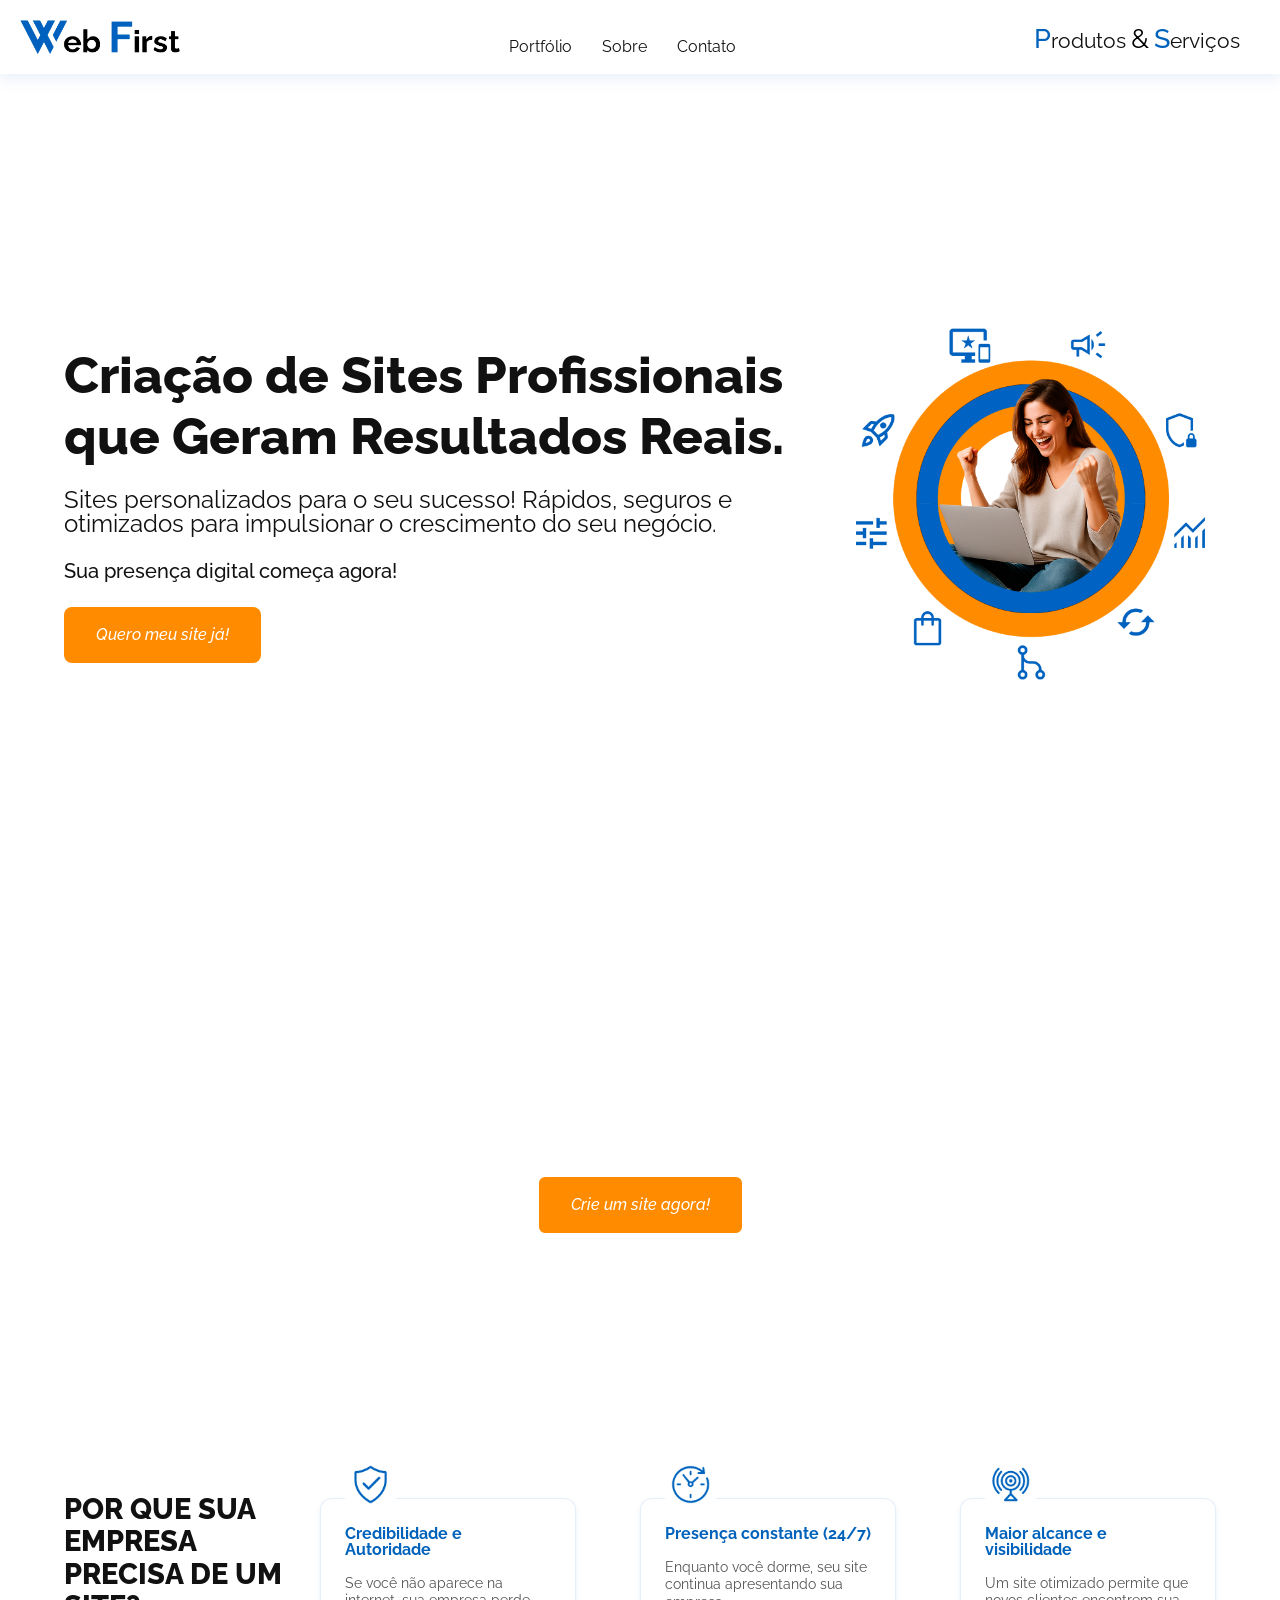
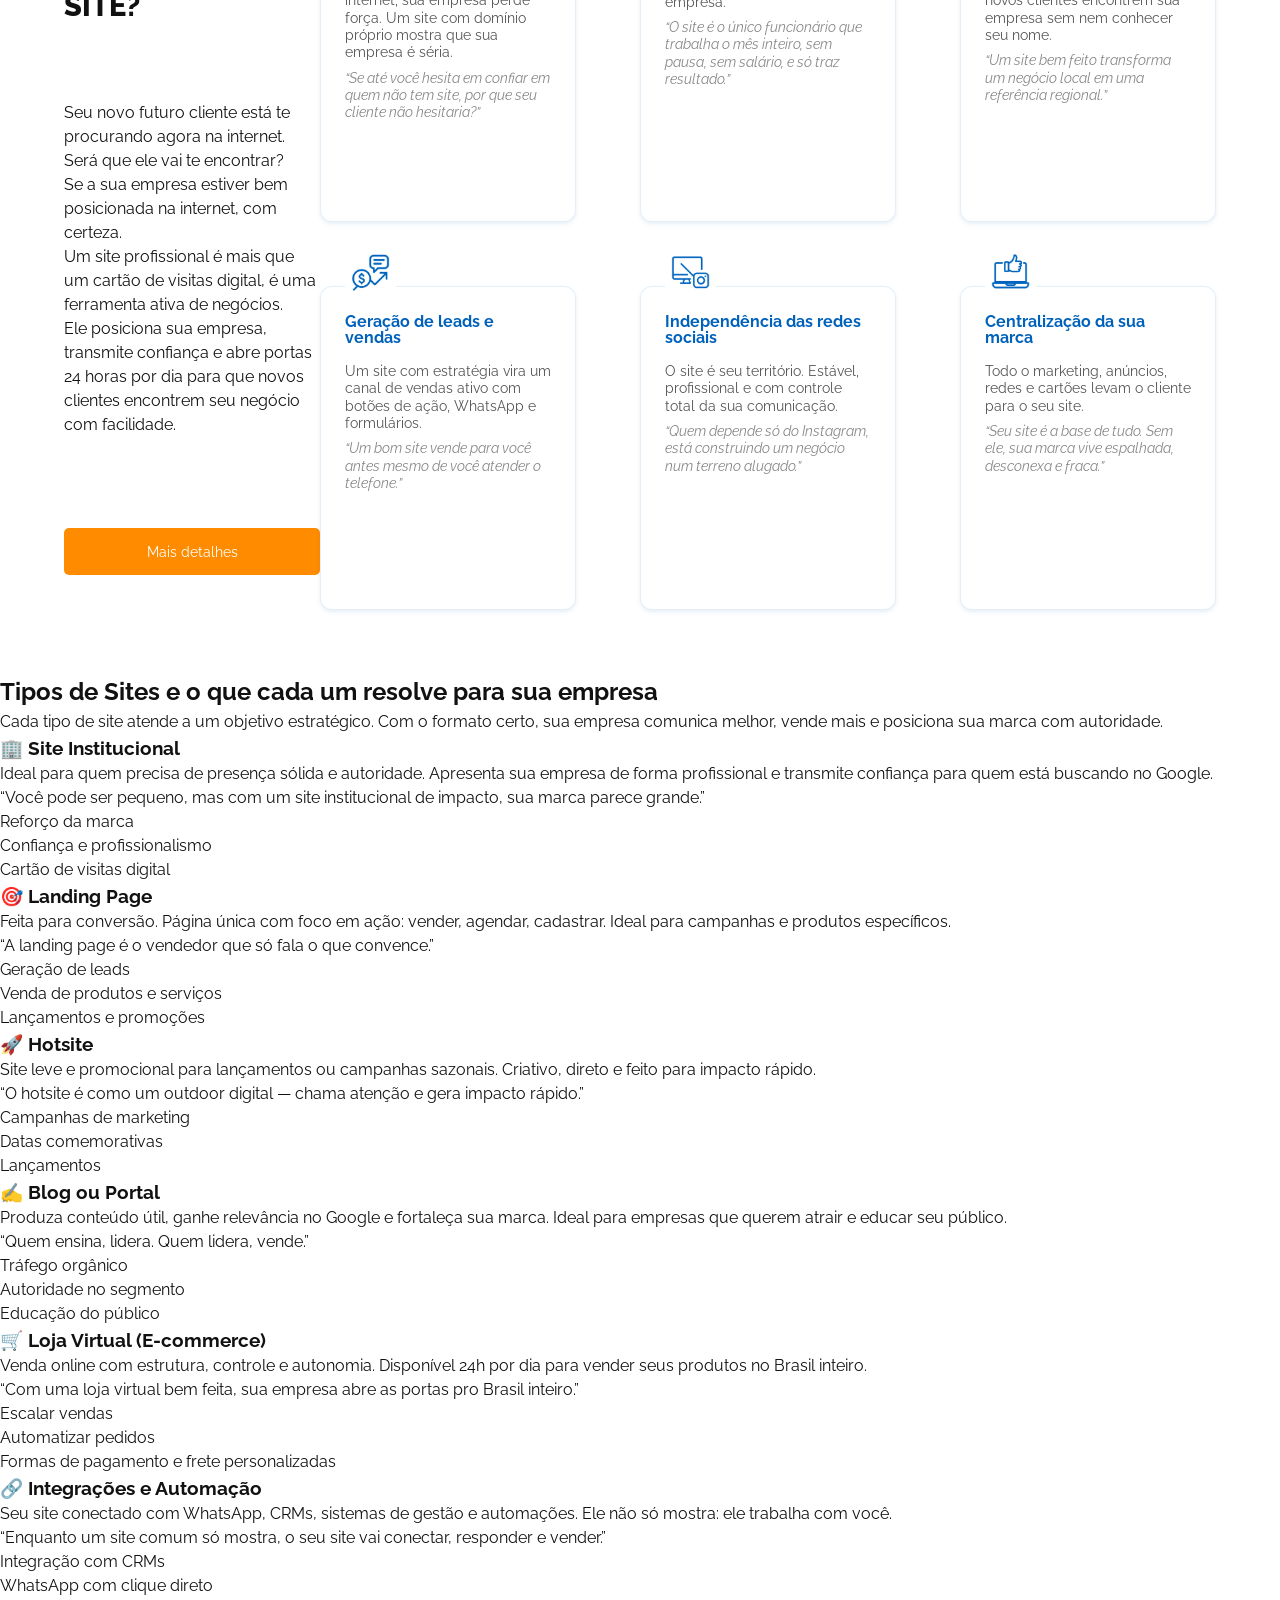
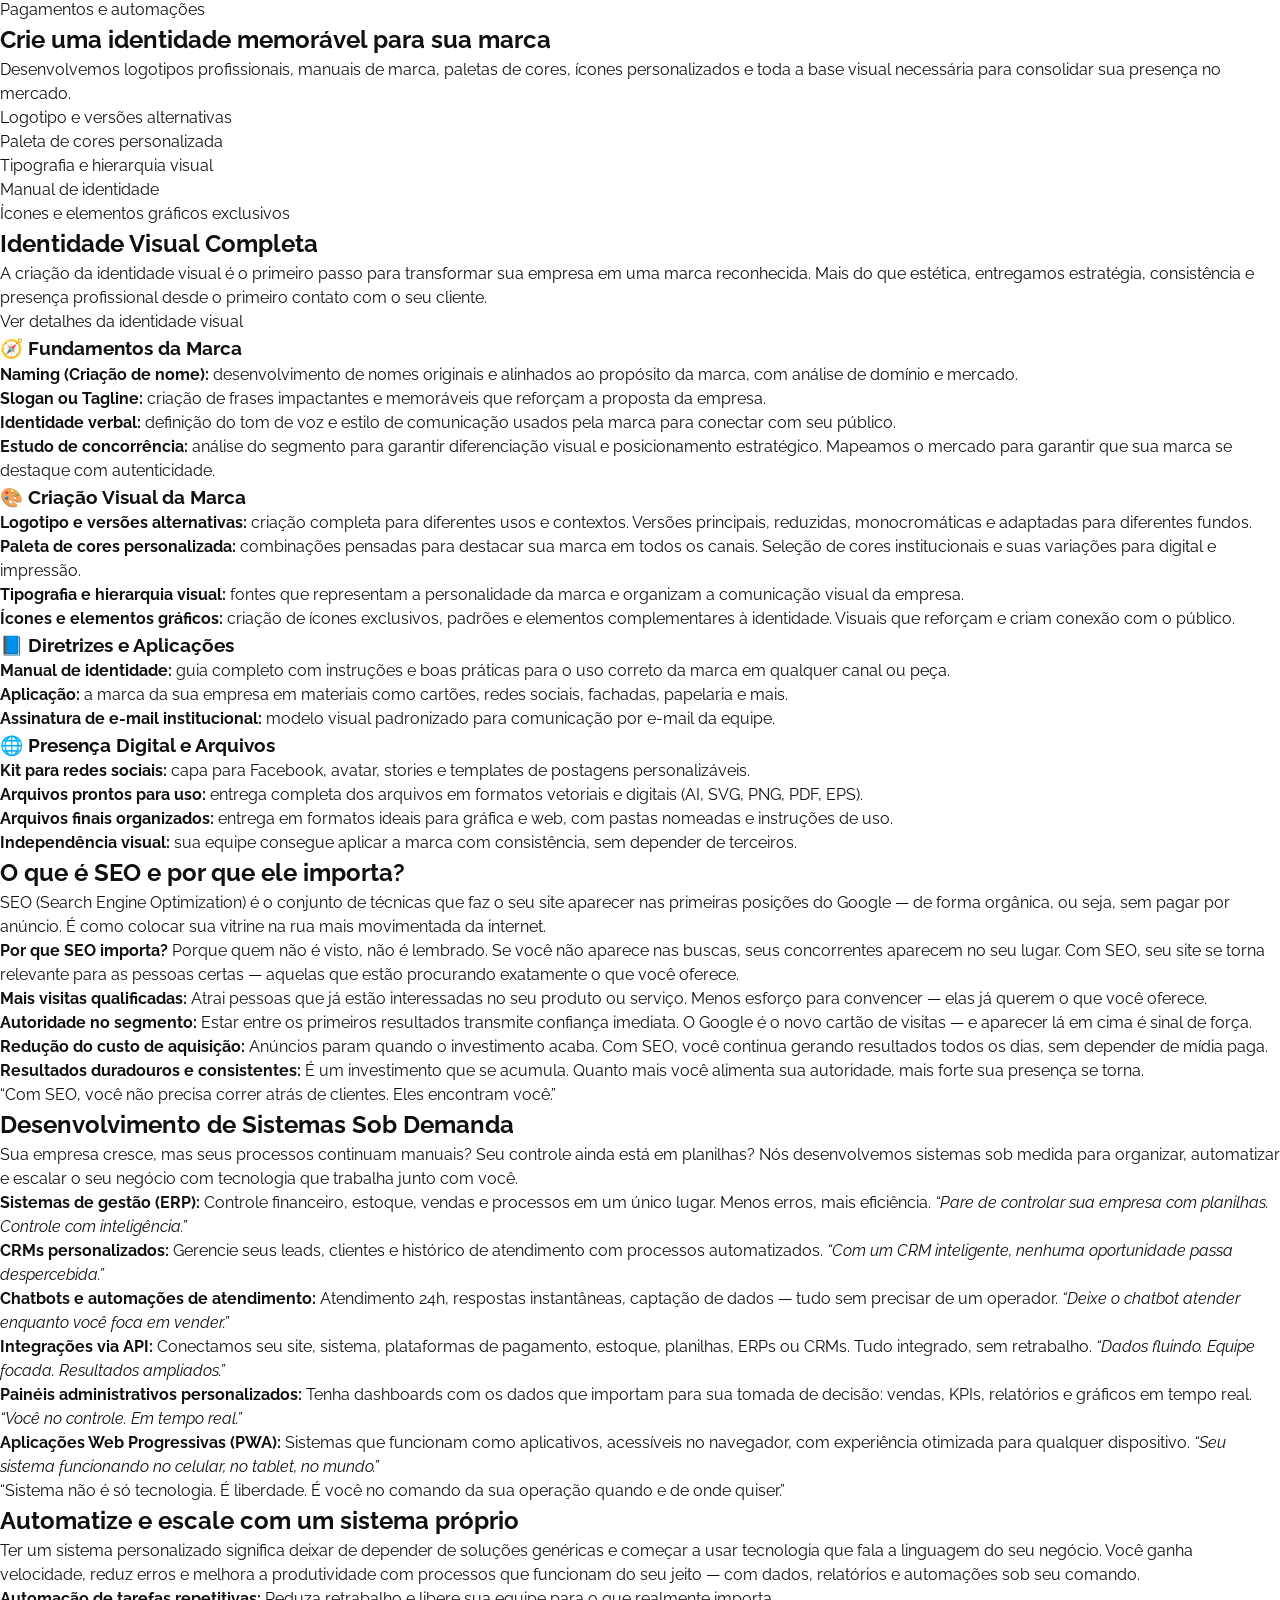
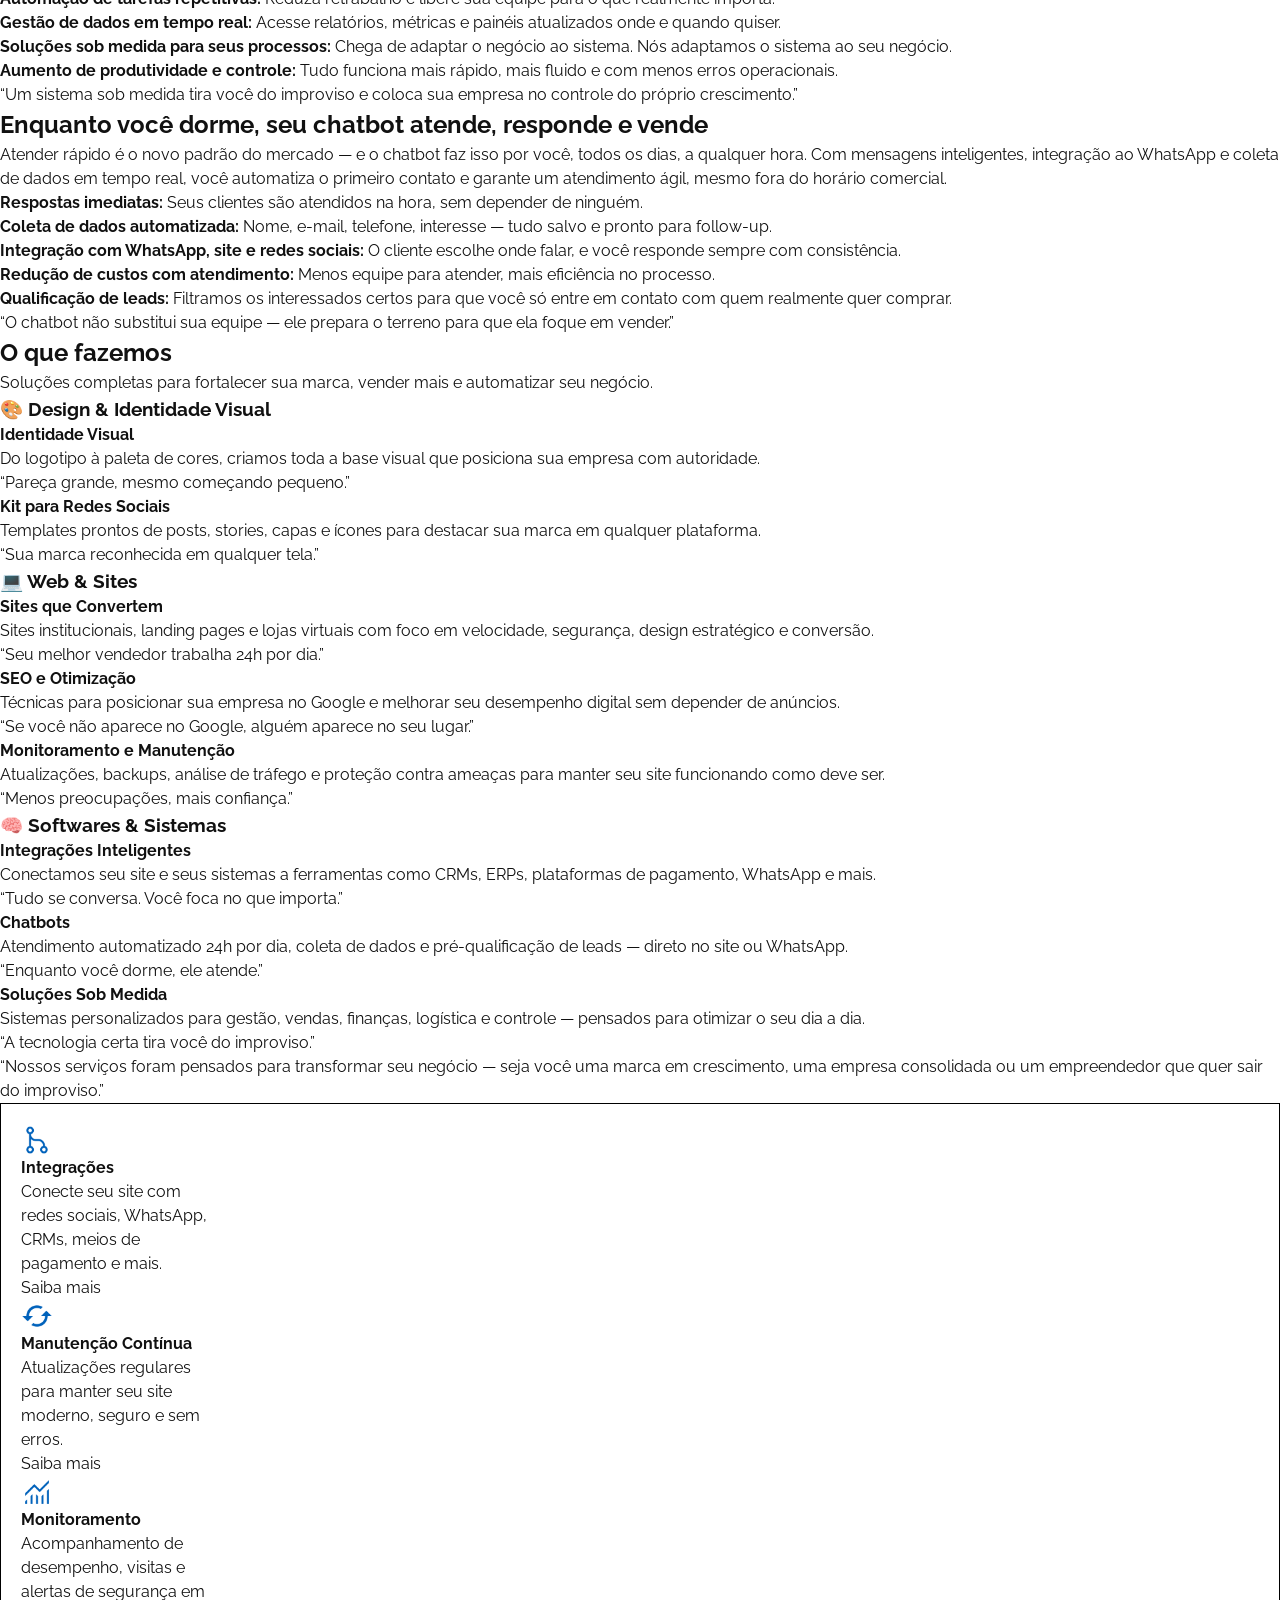
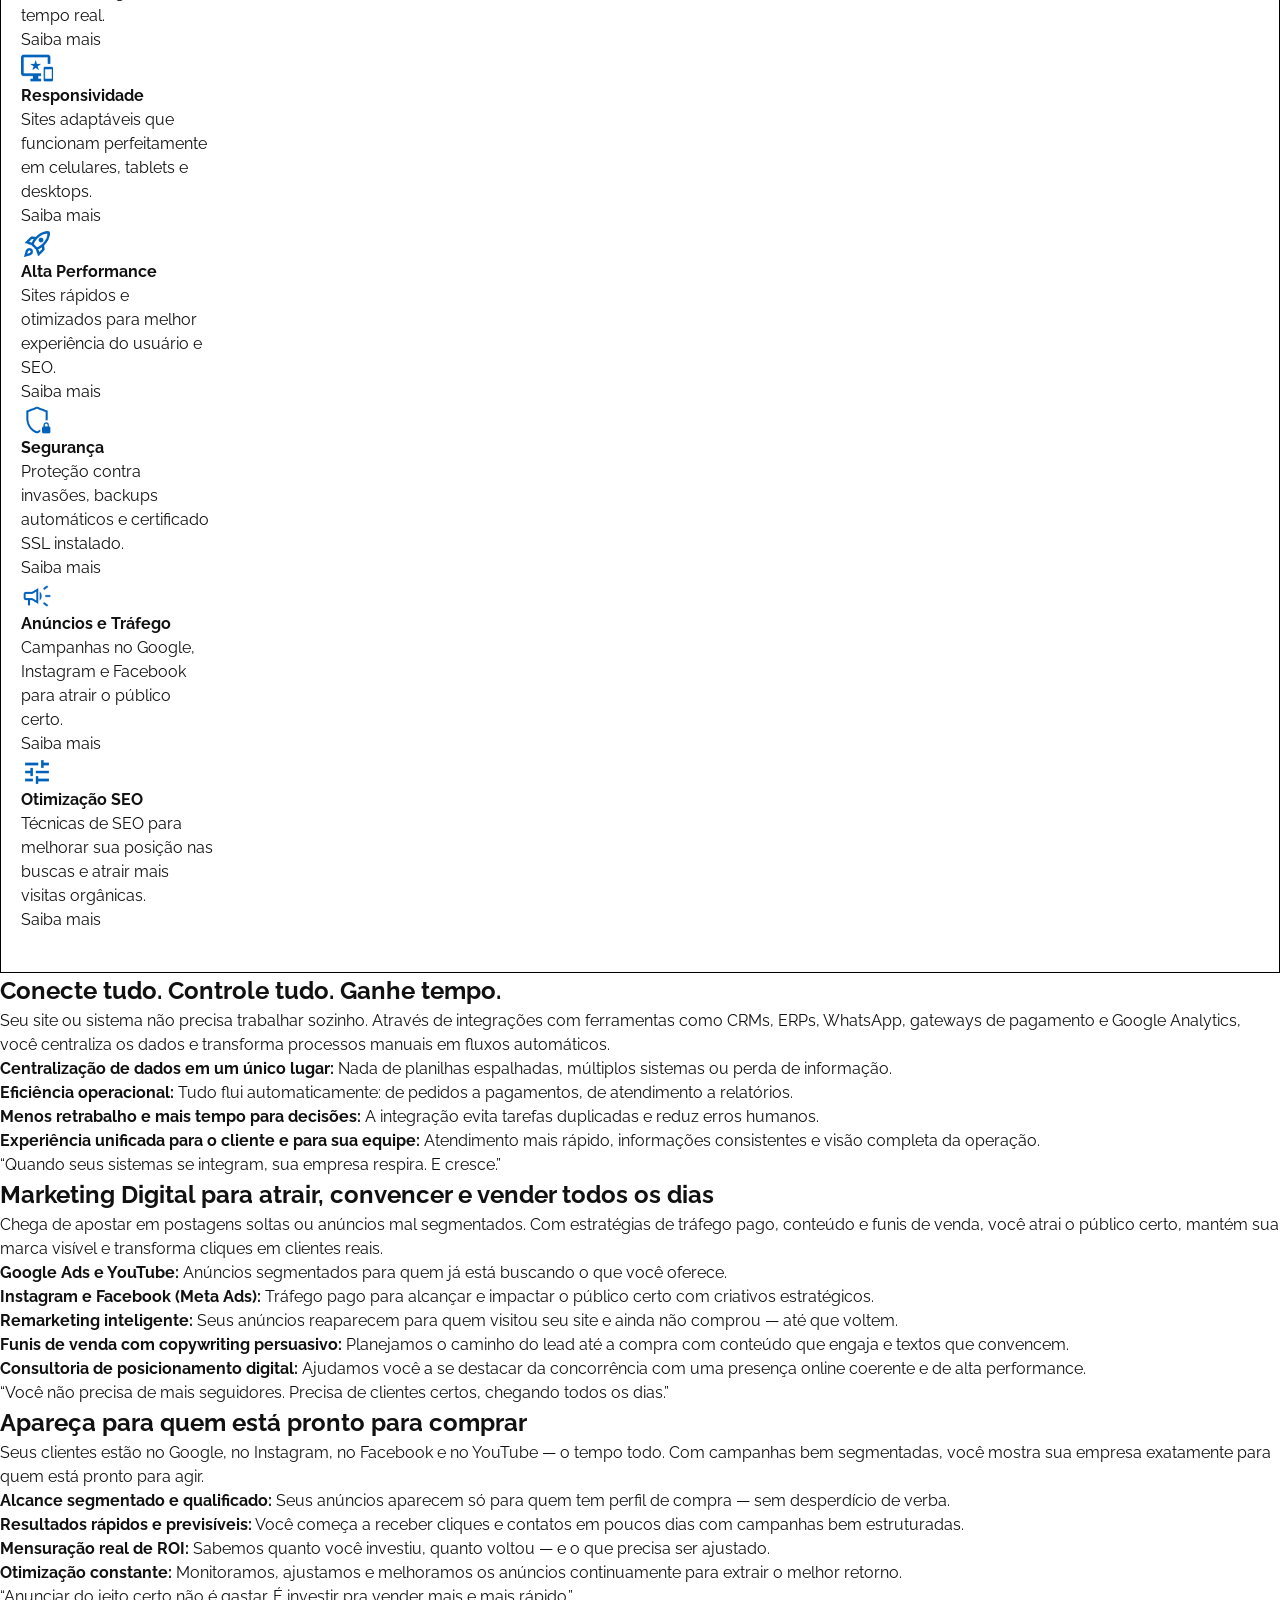
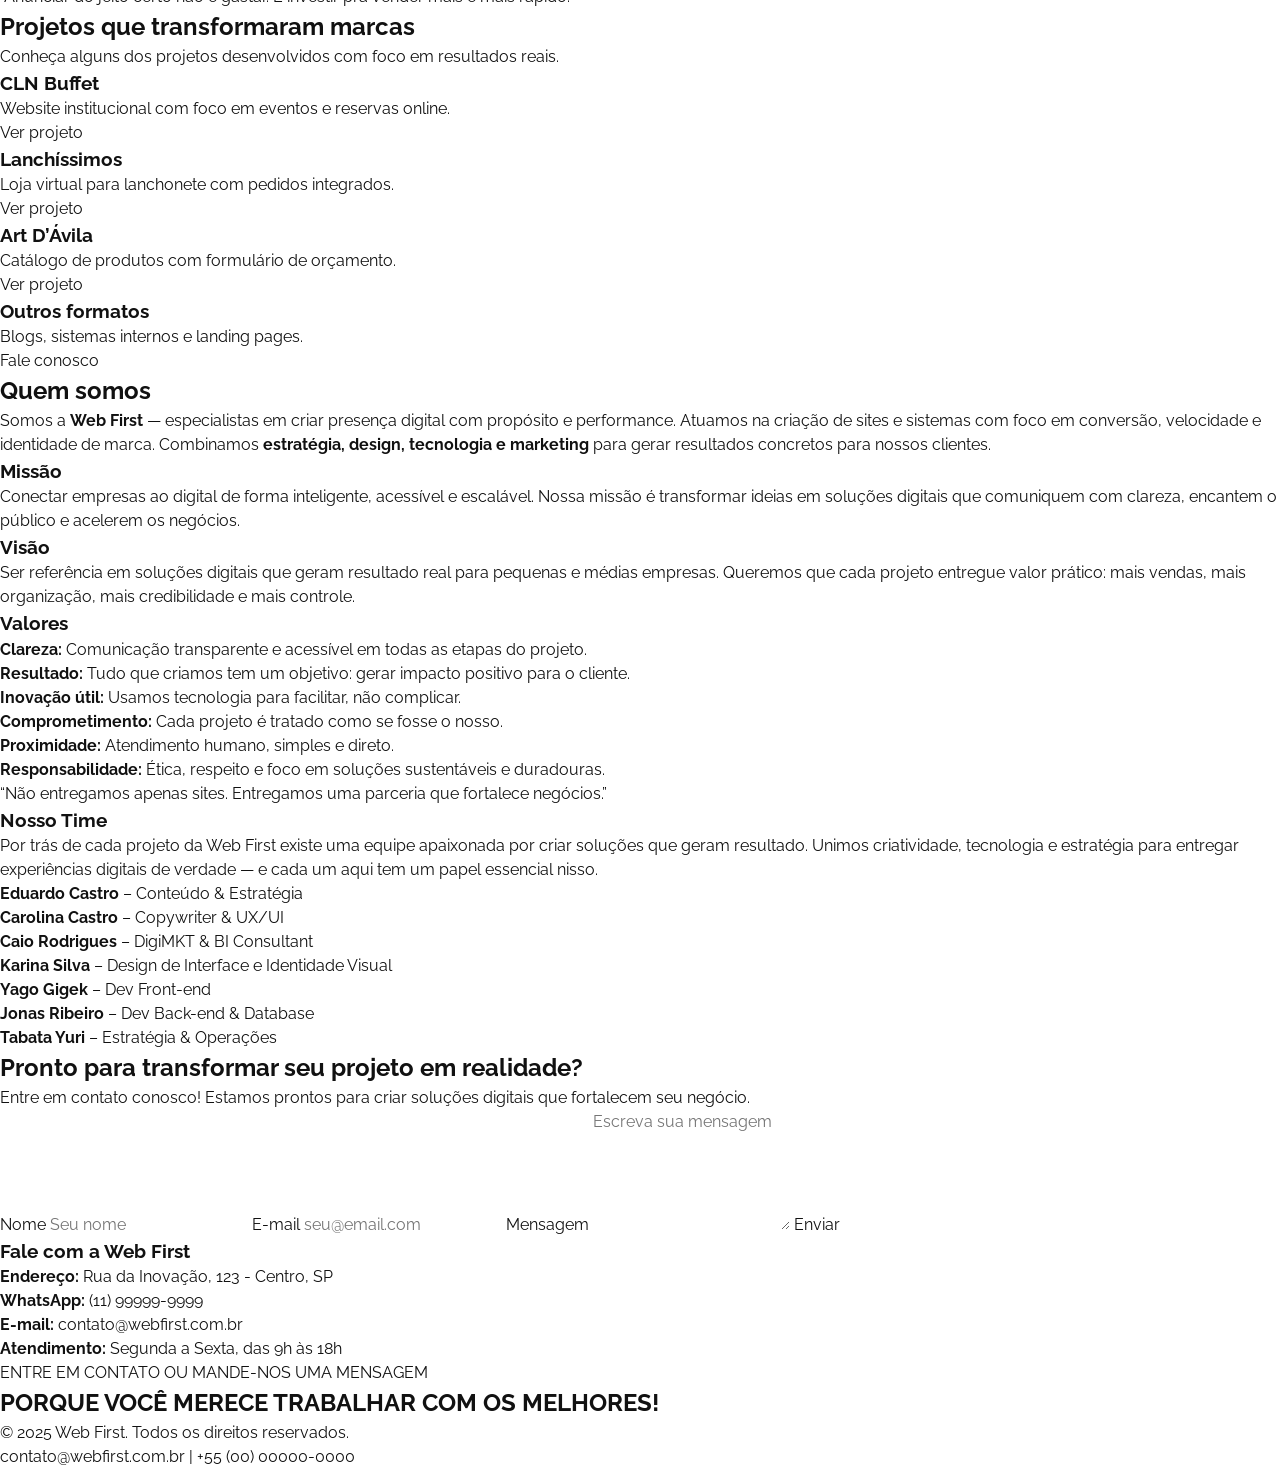
==== commit d857b68c: "alterações completas de seções" ====
--- a/index.html
+++ b/index.html
@@ -144,16 +144,35 @@
         </div>
       </section>
 
+      <section class="projeto-site">
+        <video autoplay muted loop playsinline>
+          <source src="/assets/145431-787039455_small.mp4" type="video/mp4" />
+          Seu navegador não suporta vídeos em HTML5.
+        </video>
+        <div class="conteudo">
+          <h2>
+            O SUCESSO ACONTECE QUANDO A PREPARAÇÃO ENCONTRA A OPORTUNIDADE.
+          </h2>
+          <p>
+            PREPARE SUA EMPRESA PARA OPORTUNIDADES DE SUCESSO COM A WEBFIRST.
+          </p>
+          <button>Crie um site agora!</button>
+        </div>
+      </section>
+
       <section class="porque-site">
         <div class="intro">
           <h2>Por que sua empresa precisa de um site?</h2>
           <p>
-            Seu novo futuro cliente está te procurando agora na internet. Será que ele vai 
-            te encontrar?<br/> Se a sua empresa estiver bem posicionada na internet, com certeza.<br/>
-            Um site profissional é mais que um cartão de visitas
-            digital, é uma ferramenta ativa de negócios.<br/> Ele posiciona sua
-            empresa, transmite confiança e abre portas 24 horas por dia para que 
-            novos clientes encontrem seu negócio com facilidade.
+            Seu novo futuro cliente está te procurando agora na internet. Será
+            que ele vai te encontrar?<br />
+            Se a sua empresa estiver bem posicionada na internet, com
+            certeza.<br />
+            Um site profissional é mais que um cartão de visitas digital, é uma
+            ferramenta ativa de negócios.<br />
+            Ele posiciona sua empresa, transmite confiança e abre portas 24
+            horas por dia para que novos clientes encontrem seu negócio com
+            facilidade.
           </p>
           <a href="#" class="btn">Mais detalhes</a>
         </div>
@@ -163,8 +182,8 @@
               <img src="/assets/icons/cred.jpg" alt="Ícone 1" />
               <h3>Credibilidade e Autoridade</h3>
               <p>
-                Se você não aparece na internet, sua empresa perde força. Um site
-                com domínio próprio mostra que sua empresa é séria.
+                Se você não aparece na internet, sua empresa perde força. Um
+                site com domínio próprio mostra que sua empresa é séria.
                 <em
                   >“Se até você hesita em confiar em quem não tem site, por que
                   seu cliente não hesitaria?”</em
@@ -227,8 +246,8 @@
               <img src="/assets/icons/siteok.jpg" alt="Ícone 6" />
               <h3>Centralização da sua marca</h3>
               <p>
-                Todo o marketing, anúncios, redes e cartões levam o cliente para o seu
-                site.
+                Todo o marketing, anúncios, redes e cartões levam o cliente para
+                o seu site.
                 <em
                   >“Seu site é a base de tudo. Sem ele, sua marca vive
                   espalhada, desconexa e fraca.”</em
@@ -236,9 +255,7 @@
               </p>
             </div>
           </div>
-         
-        </div>
-         
+        </div>
       </section>
 
       <section id="tipos-de-site" class="secao-info">
@@ -795,95 +812,98 @@
       </section>
 
       <!-- Serviços Cards-->
-
-      <div class="cards-servicos-grid">
-        <!-- Cartão 1 -->
-        <div class="card-servico">
-          <img src="/assets/connect.png" alt="Integrações" />
-          <h4>Integrações</h4>
-          <p>
-            Conecte seu site com redes sociais, WhatsApp, CRMs, meios de
-            pagamento e mais.
-          </p>
-          <a href="#contato" class="btn-saiba-mais">Saiba mais</a>
-        </div>
-
-        <!-- Cartão 2 -->
-        <div class="card-servico">
-          <img src="/assets/continuo.png" alt="Manutenção Contínua" />
-          <h4>Manutenção Contínua</h4>
-          <p>
-            Atualizações regulares para manter seu site moderno, seguro e sem
-            erros.
-          </p>
-          <a href="#contato" class="btn-saiba-mais">Saiba mais</a>
-        </div>
-
-        <!-- Cartão 3 -->
-        <div class="card-servico">
-          <img src="/assets/monitoring.png" alt="Monitoramento" />
-          <h4>Monitoramento</h4>
-          <p>
-            Acompanhamento de desempenho, visitas e alertas de segurança em
-            tempo real.
-          </p>
-          <a href="#contato" class="btn-saiba-mais">Saiba mais</a>
-        </div>
-
-        <!-- Cartão 4 -->
-        <div class="card-servico">
-          <img src="/assets/responsive.png" alt="Responsividade" />
-          <h4>Responsividade</h4>
-          <p>
-            Sites adaptáveis que funcionam perfeitamente em celulares, tablets e
-            desktops.
-          </p>
-          <a href="#contato" class="btn-saiba-mais">Saiba mais</a>
-        </div>
-
-        <!-- Cartão 5 -->
-        <div class="card-servico">
-          <img src="/assets/foguete.png" alt="Alta Performance" />
-          <h4>Alta Performance</h4>
-          <p>
-            Sites rápidos e otimizados para melhor experiência do usuário e SEO.
-          </p>
-          <a href="#contato" class="btn-saiba-mais">Saiba mais</a>
-        </div>
-
-        <!-- Cartão 6 -->
-        <div class="card-servico">
-          <img src="/assets/securyti.png" alt="Segurança" />
-          <h4>Segurança</h4>
-          <p>
-            Proteção contra invasões, backups automáticos e certificado SSL
-            instalado.
-          </p>
-          <a href="#contato" class="btn-saiba-mais">Saiba mais</a>
-        </div>
-
-        <!-- Cartão 7 -->
-        <div class="card-servico">
-          <img src="/assets/anuncio.png" alt="Anúncios e Tráfego" />
-          <h4>Anúncios e Tráfego</h4>
-          <p>
-            Campanhas no Google, Instagram e Facebook para atrair o público
-            certo.
-          </p>
-          <a href="#contato" class="btn-saiba-mais">Saiba mais</a>
-        </div>
-
-        <!-- Cartão 8 -->
-        <div class="card-servico">
-          <img src="/assets/tune.png" alt="Otimização SEO" />
-          <h4>Otimização SEO</h4>
-          <p>
-            Técnicas de SEO para melhorar sua posição nas buscas e atrair mais
-            visitas orgânicas.
-          </p>
-          <a href="#contato" class="btn-saiba-mais">Saiba mais</a>
-        </div>
-      </div>
+      <section class="cards-services">
+        <div class="cards-servicos-grid">
+          <!-- Cartão 1 -->
+          <div class="card-services">
+            <img src="/assets/connect.png" alt="Integrações" />
+            <h4>Integrações</h4>
+            <p>
+              Conecte seu site com redes sociais, WhatsApp, CRMs, meios de
+              pagamento e mais.
+            </p>
+            <a href="#contato" class="btn-saiba-mais">Saiba mais</a>
+          </div>
+
+          <!-- Cartão 2 -->
+          <div class="card-services">
+            <img src="/assets/continuo.png" alt="Manutenção Contínua" />
+            <h4>Manutenção Contínua</h4>
+            <p>
+              Atualizações regulares para manter seu site moderno, seguro e sem
+              erros.
+            </p>
+            <a href="#contato" class="btn-saiba-mais">Saiba mais</a>
+          </div>
+
+          <!-- Cartão 3 -->
+          <div class="card-services">
+            <img src="/assets/monitoring.png" alt="Monitoramento" />
+            <h4>Monitoramento</h4>
+            <p>
+              Acompanhamento de desempenho, visitas e alertas de segurança em
+              tempo real.
+            </p>
+            <a href="#contato" class="btn-saiba-mais">Saiba mais</a>
+          </div>
+
+          <!-- Cartão 4 -->
+          <div class="card-services">
+            <img src="/assets/responsive.png" alt="Responsividade" />
+            <h4>Responsividade</h4>
+            <p>
+              Sites adaptáveis que funcionam perfeitamente em celulares, tablets
+              e desktops.
+            </p>
+            <a href="#contato" class="btn-saiba-mais">Saiba mais</a>
+          </div>
+
+          <!-- Cartão 5 -->
+          <div class="card-services">
+            <img src="/assets/foguete.png" alt="Alta Performance" />
+            <h4>Alta Performance</h4>
+            <p>
+              Sites rápidos e otimizados para melhor experiência do usuário e
+              SEO.
+            </p>
+            <a href="#contato" class="btn-saiba-mais">Saiba mais</a>
+          </div>
+
+          <!-- Cartão 6 -->
+          <div class="card-services">
+            <img src="/assets/securyti.png" alt="Segurança" />
+            <h4>Segurança</h4>
+            <p>
+              Proteção contra invasões, backups automáticos e certificado SSL
+              instalado.
+            </p>
+            <a href="#contato" class="btn-saiba-mais">Saiba mais</a>
+          </div>
+
+          <!-- Cartão 7 -->
+          <div class="card-services">
+            <img src="/assets/anuncio.png" alt="Anúncios e Tráfego" />
+            <h4>Anúncios e Tráfego</h4>
+            <p>
+              Campanhas no Google, Instagram e Facebook para atrair o público
+              certo.
+            </p>
+            <a href="#contato" class="btn-saiba-mais">Saiba mais</a>
+          </div>
+
+          <!-- Cartão 8 -->
+          <div class="card-services">
+            <img src="/assets/tune.png" alt="Otimização SEO" />
+            <h4>Otimização SEO</h4>
+            <p>
+              Técnicas de SEO para melhorar sua posição nas buscas e atrair mais
+              visitas orgânicas.
+            </p>
+
+            <a href="#contato" class="btn-saiba-mais">Saiba mais</a>
+          </div>
+        </div>
+      </section>
 
       <section id="integracoes" class="bloco-informativo">
         <h2>Conecte tudo. Controle tudo. Ganhe tempo.</h2>
--- a/css/global.css
+++ b/css/global.css
@@ -4,8 +4,11 @@
 @import url("variables.css");
 @import url("hero.css");
 @import url("site.css");
+@import url("projsite.css");
+@import url("cadsservices.css");
 
-html, body {
+html,
+body {
   -webkit-font-smoothing: antialiased;
   -moz-osx-font-smoothing: grayscale;
   text-rendering: optimizeLegibility;
